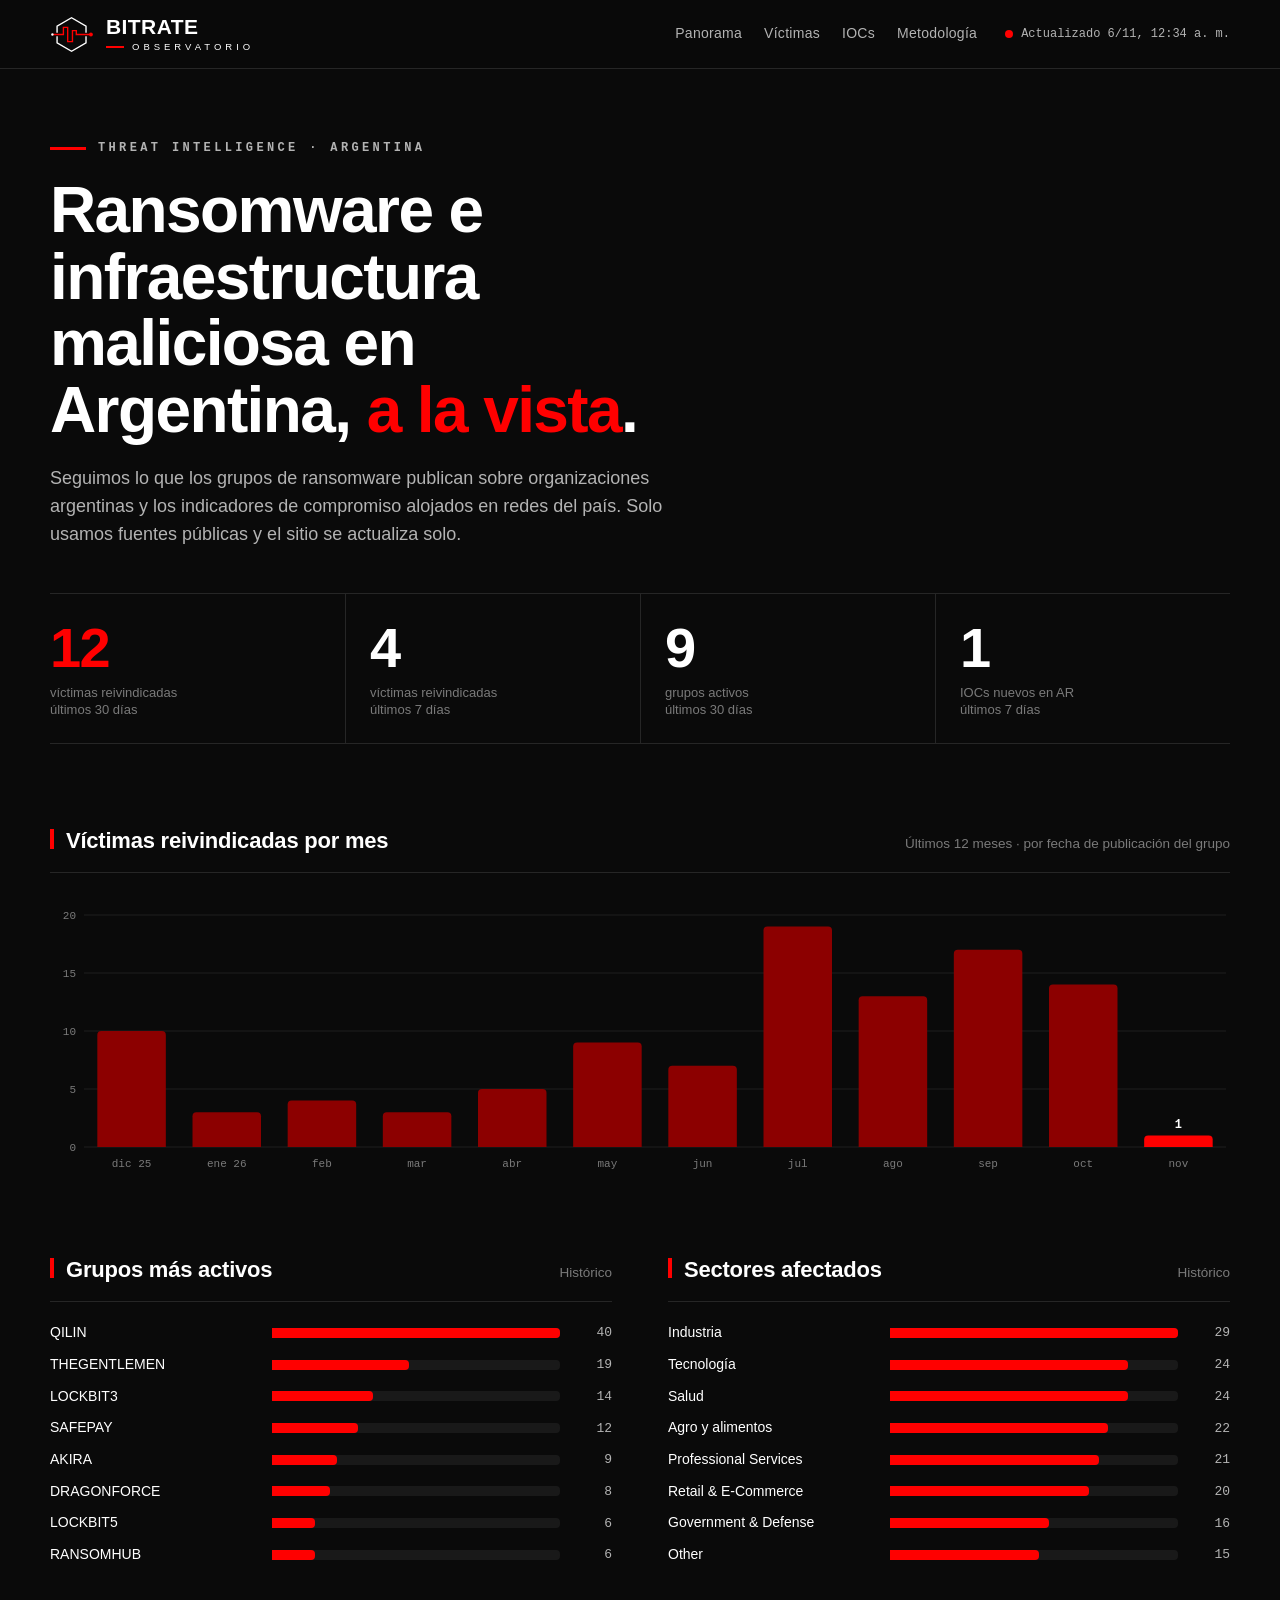
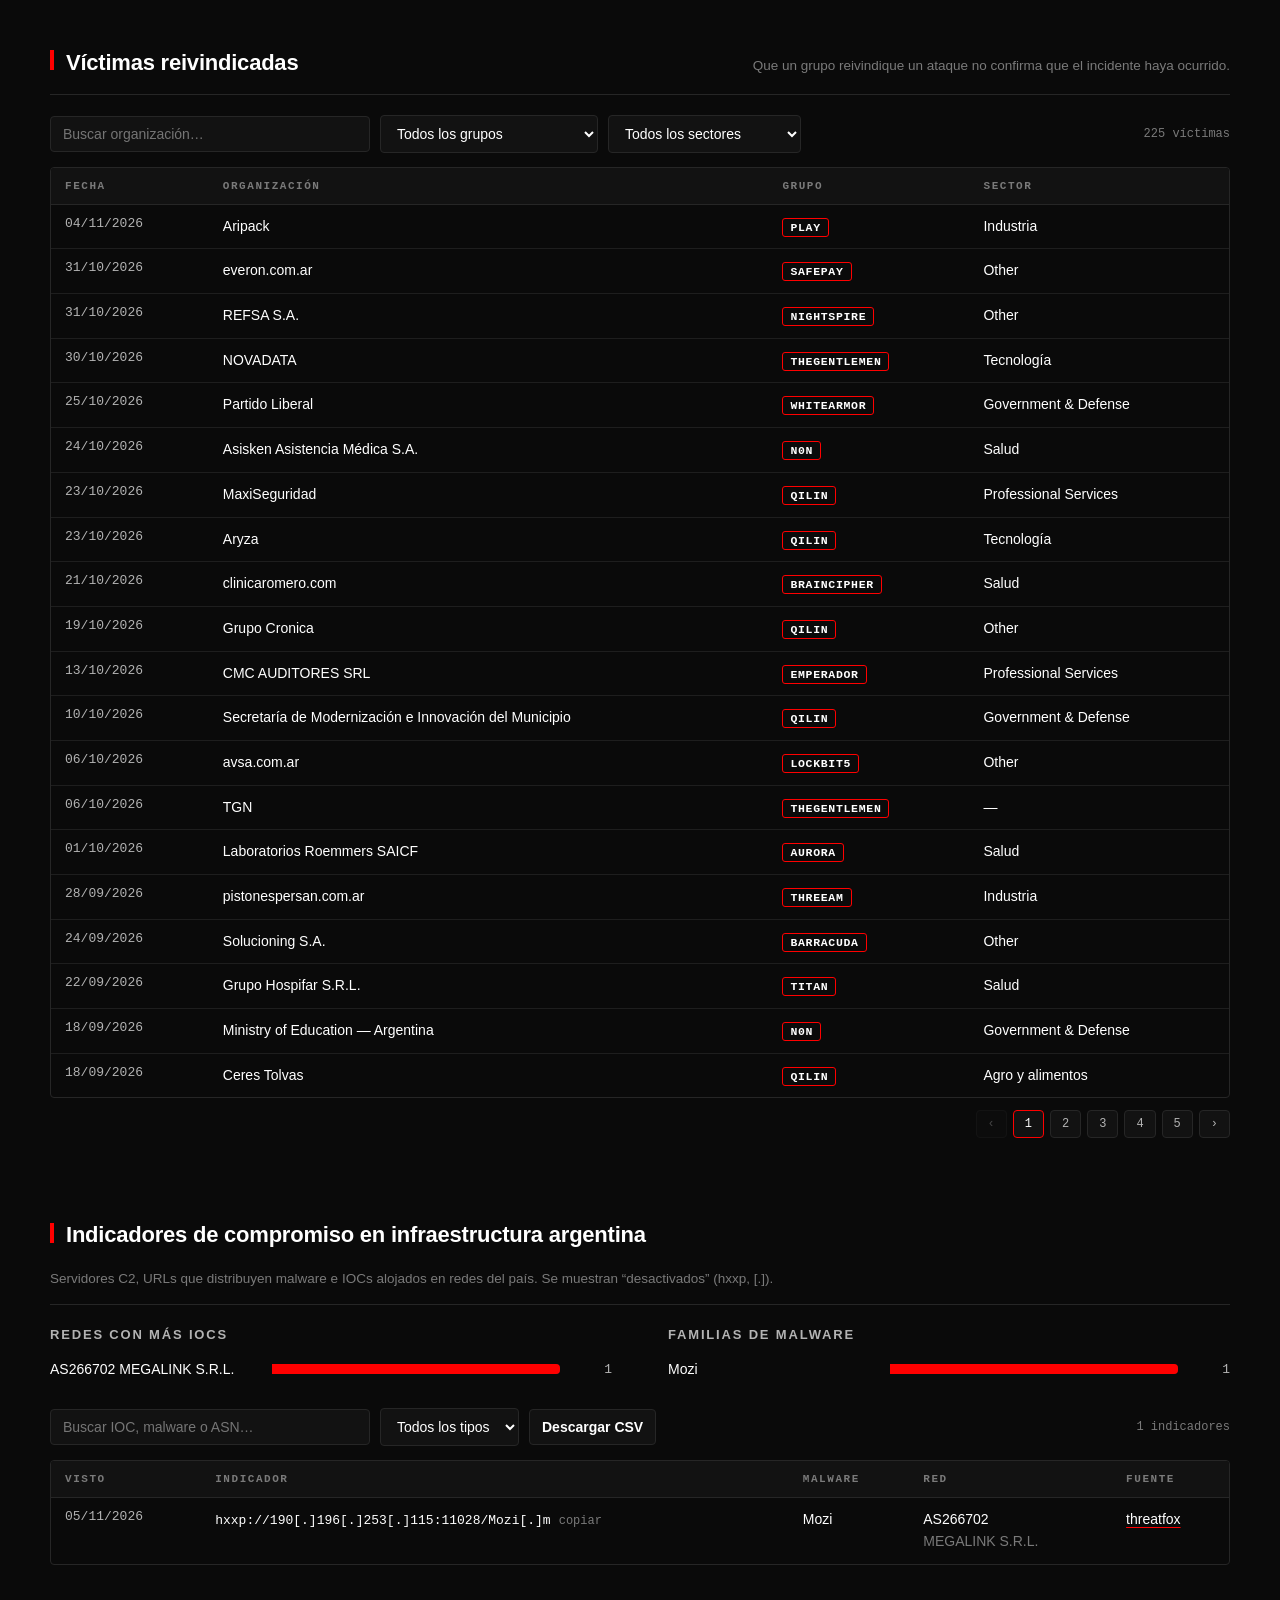
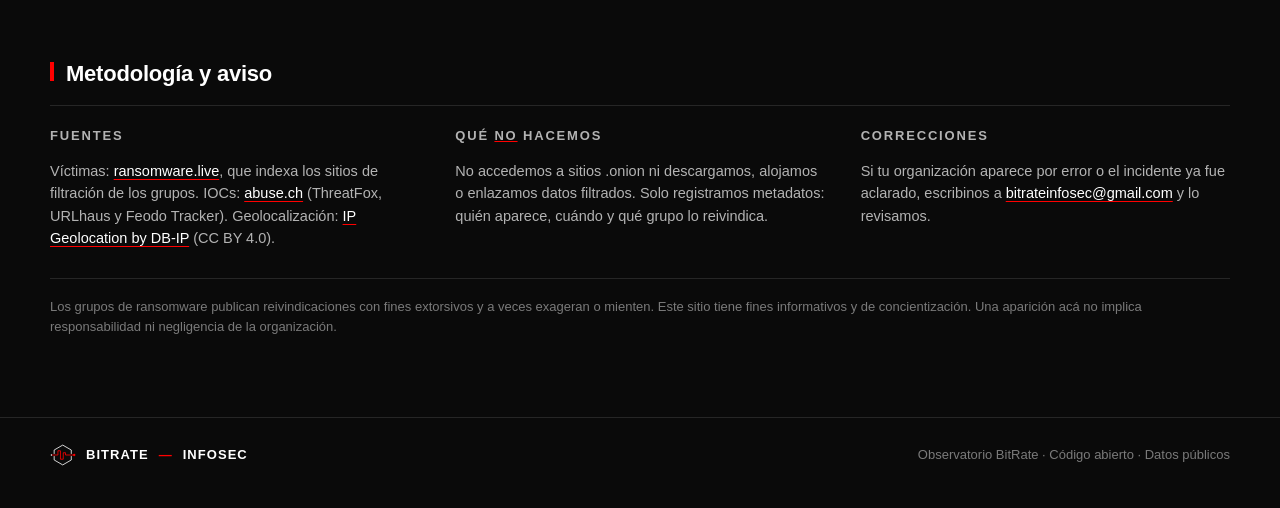
==== site/index.html @ 14042b2d "Observatorio BitRate v1" ====
<!doctype html>
<html lang="es-AR">
<head>
<meta charset="utf-8">
<meta name="viewport" content="width=device-width, initial-scale=1">
<title>Observatorio BitRate · Ransomware y amenazas en Argentina</title>
<meta name="description" content="Observatorio público de ransomware e infraestructura maliciosa en Argentina. Un proyecto de Bitrate Infosec.">
<meta property="og:title" content="Observatorio BitRate">
<meta property="og:description" content="Ransomware e infraestructura maliciosa en Argentina, con datos públicos y actualización automática.">
<meta name="theme-color" content="#0A0A0A">
<link rel="icon" href="favicon.svg" type="image/svg+xml">
<link rel="stylesheet" href="style.css">
</head>
<body>
<a class="skip" href="#panorama">Saltar al contenido</a>

<header class="top">
  <div class="wrap top-in">
    <a class="brand" href="#" aria-label="Observatorio BitRate, inicio">
      <img src="assets/logo-mark.svg" alt="" width="44" height="37">
      <span class="brand-txt">
        <span class="brand-name">BITRATE</span>
        <span class="brand-sub"><i></i>OBSERVATORIO</span>
      </span>
    </a>
    <nav class="nav" aria-label="Secciones">
      <a href="#panorama">Panorama</a>
      <a href="#victimas">Víctimas</a>
      <a href="#iocs">IOCs</a>
      <a href="#metodologia">Metodología</a>
    </nav>
    <div class="live" id="live" title="Última actualización"><span class="dot"></span><span id="updated">Cargando…</span></div>
  </div>
</header>

<div class="demo-banner" id="demoBanner" hidden>
  MODO DEMOSTRACIÓN · Los datos que ves son <b>ficticios</b>, generados para probar el sitio.
</div>

<main>
  <section class="hero wrap" id="panorama">
    <p class="kicker"><span class="bar"></span>Threat intelligence · Argentina</p>
    <h1>Ransomware e infraestructura maliciosa en Argentina, <em>a la vista</em>.</h1>
    <p class="lede">Seguimos lo que los grupos de ransomware publican sobre organizaciones argentinas y los indicadores de compromiso alojados en redes del país. Solo usamos fuentes públicas y el sitio se actualiza solo.</p>

    <div class="kpis" id="kpis" aria-live="polite">
      <div class="kpi"><span class="kpi-n" data-k="victims_30d">—</span><span class="kpi-l">víctimas reivindicadas<br>últimos 30 días</span></div>
      <div class="kpi"><span class="kpi-n" data-k="victims_7d">—</span><span class="kpi-l">víctimas reivindicadas<br>últimos 7 días</span></div>
      <div class="kpi"><span class="kpi-n" data-k="groups_30d">—</span><span class="kpi-l">grupos activos<br>últimos 30 días</span></div>
      <div class="kpi"><span class="kpi-n" data-k="iocs_7d">—</span><span class="kpi-l">IOCs nuevos en AR<br>últimos 7 días</span></div>
    </div>
  </section>

  <section class="wrap block">
    <div class="block-head">
      <h2>Víctimas reivindicadas por mes</h2>
      <p class="muted">Últimos 12 meses · por fecha de publicación del grupo</p>
    </div>
    <div class="chart" id="timeline" role="img" aria-label="Víctimas por mes"></div>
  </section>

  <section class="wrap grid2">
    <div class="block">
      <div class="block-head"><h2>Grupos más activos</h2><p class="muted">Histórico</p></div>
      <div class="hbars" id="groups"></div>
    </div>
    <div class="block">
      <div class="block-head"><h2>Sectores afectados</h2><p class="muted">Histórico</p></div>
      <div class="hbars" id="sectors"></div>
    </div>
  </section>

  <section class="wrap block" id="victimas">
    <div class="block-head">
      <h2>Víctimas reivindicadas</h2>
      <p class="muted">Que un grupo reivindique un ataque no confirma que el incidente haya ocurrido.</p>
    </div>
    <div class="filters">
      <input type="search" id="vSearch" placeholder="Buscar organización…" aria-label="Buscar organización">
      <select id="vGroup" aria-label="Filtrar por grupo"><option value="">Todos los grupos</option></select>
      <select id="vSector" aria-label="Filtrar por sector"><option value="">Todos los sectores</option></select>
      <span class="count" id="vCount"></span>
    </div>
    <div class="table-wrap">
      <table class="tbl">
        <thead><tr><th>Fecha</th><th>Organización</th><th>Grupo</th><th>Sector</th></tr></thead>
        <tbody id="vBody"></tbody>
      </table>
    </div>
    <div class="pager" id="vPager"></div>
  </section>

  <section class="wrap block" id="iocs">
    <div class="block-head">
      <h2>Indicadores de compromiso en infraestructura argentina</h2>
      <p class="muted">Servidores C2, URLs que distribuyen malware e IOCs alojados en redes del país. Se muestran “desactivados” (hxxp, [.]).</p>
    </div>
    <div class="grid2 tight">
      <div><h3>Redes con más IOCs</h3><div class="hbars" id="asns"></div></div>
      <div><h3>Familias de malware</h3><div class="hbars" id="malware"></div></div>
    </div>
    <div class="filters">
      <input type="search" id="iSearch" placeholder="Buscar IOC, malware o ASN…" aria-label="Buscar IOC">
      <select id="iType" aria-label="Filtrar por tipo">
        <option value="">Todos los tipos</option><option value="ip:port">IP:puerto</option><option value="url">URL</option><option value="domain">Dominio</option>
      </select>
      <button class="btn" id="iCsv" type="button">Descargar CSV</button>
      <span class="count" id="iCount"></span>
    </div>
    <div class="table-wrap">
      <table class="tbl mono-col">
        <thead><tr><th>Visto</th><th>Indicador</th><th>Malware</th><th>Red</th><th>Fuente</th></tr></thead>
        <tbody id="iBody"></tbody>
      </table>
    </div>
    <div class="pager" id="iPager"></div>
  </section>

  <section class="wrap block method" id="metodologia">
    <div class="block-head"><h2>Metodología y aviso</h2></div>
    <div class="cols3">
      <div>
        <h3>Fuentes</h3>
        <p>Víctimas: <a href="https://www.ransomware.live" rel="noopener">ransomware.live</a>, que indexa los sitios de filtración de los grupos. IOCs: <a href="https://abuse.ch" rel="noopener">abuse.ch</a> (ThreatFox, URLhaus y Feodo Tracker). Geolocalización: <a href="https://db-ip.com" rel="noopener">IP Geolocation by DB-IP</a> (CC BY 4.0).</p>
      </div>
      <div>
        <h3>Qué <u>no</u> hacemos</h3>
        <p>No accedemos a sitios .onion ni descargamos, alojamos o enlazamos datos filtrados. Solo registramos metadatos: quién aparece, cuándo y qué grupo lo reivindica.</p>
      </div>
      <div>
        <h3>Correcciones</h3>
        <p>Si tu organización aparece por error o el incidente ya fue aclarado, escribinos a <a href="mailto:bitrateinfosec@gmail.com" id="contact">bitrateinfosec@gmail.com</a> y lo revisamos.</p>
      </div>
    </div>
    <p class="fine">Los grupos de ransomware publican reivindicaciones con fines extorsivos y a veces exageran o mienten. Este sitio tiene fines informativos y de concientización. Una aparición acá no implica responsabilidad ni negligencia de la organización.</p>
  </section>
</main>

<footer class="foot">
  <div class="wrap foot-in">
    <span class="brand-mini"><img src="assets/logo-mark.svg" alt="" width="26" height="22"> BITRATE <span class="red">—</span> INFOSEC</span>
    <span class="muted">Observatorio BitRate · Código abierto · Datos públicos</span>
  </div>
</footer>

<div class="tip" id="tip" role="tooltip" hidden></div>
<script src="app.js"></script>
</body>
</html>
---- site/style.css ----
:root {
  --bg: #0A0A0A;
  --surface: #121212;
  --surface-2: #191919;
  --line: #262626;
  --grid: #1E1E1E;
  --ink: #FFFFFF;
  --ink-2: #B3B3B3;
  --ink-3: #7A7A7A;
  --red: #FF0000;
  --red-dim: #8C0000;
  --sans: "Inter", "Helvetica Neue", Arial, system-ui, sans-serif;
  --mono: ui-monospace, "JetBrains Mono", "SF Mono", Menlo, Consolas, monospace;
  --r: 4px;
}
* { box-sizing: border-box; }
html { scroll-behavior: smooth; scroll-padding-top: 80px; }
body { margin: 0; background: var(--bg); color: var(--ink); font: 16px/1.55 var(--sans); -webkit-font-smoothing: antialiased; }
a { color: var(--ink); text-decoration-color: var(--red); text-underline-offset: 3px; }
a:hover { color: var(--red); }
.wrap { width: min(1180px, 100% - 40px); margin-inline: auto; }
.muted { color: var(--ink-3); }
.red { color: var(--red); }
.skip { position: absolute; left: -999px; }
.skip:focus { left: 12px; top: 12px; z-index: 99; background: var(--red); padding: 8px 12px; }
:focus-visible { outline: 2px solid var(--red); outline-offset: 2px; }

/* ---------- Header ---------- */
.top { position: sticky; top: 0; z-index: 20; background: rgba(10,10,10,.88); backdrop-filter: blur(10px); border-bottom: 1px solid var(--line); }
.top-in { display: flex; align-items: center; gap: 28px; height: 68px; }
.brand { display: flex; align-items: center; gap: 12px; text-decoration: none; }
.brand-txt { display: flex; flex-direction: column; line-height: 1; }
.brand-name { font-weight: 900; font-size: 21px; letter-spacing: .02em; }
.brand-sub { display: flex; align-items: center; gap: 8px; font-size: 9.5px; letter-spacing: .42em; margin-top: 5px; color: var(--ink); }
.brand-sub i { display: inline-block; width: 18px; height: 2px; background: var(--red); }
.nav { display: flex; gap: 22px; margin-left: auto; }
.nav a { text-decoration: none; font-size: 14px; color: var(--ink-2); letter-spacing: .02em; }
.nav a:hover { color: var(--ink); }
.live { display: flex; align-items: center; gap: 8px; font: 12px var(--mono); color: var(--ink-2); white-space: nowrap; }
.dot { width: 8px; height: 8px; border-radius: 50%; background: var(--red); box-shadow: 0 0 0 0 rgba(255,0,0,.6); animation: pulse 2s infinite; }
@keyframes pulse { 70% { box-shadow: 0 0 0 8px rgba(255,0,0,0); } 100% { box-shadow: 0 0 0 0 rgba(255,0,0,0); } }
@media (prefers-reduced-motion: reduce) { .dot { animation: none; } html { scroll-behavior: auto; } }

.demo-banner { background: var(--red); color: #fff; text-align: center; font: 600 12px/1 var(--mono); letter-spacing: .08em; padding: 9px 12px; }

/* ---------- Hero ---------- */
.hero { padding: 72px 0 40px; }
.kicker { display: flex; align-items: center; gap: 12px; font: 600 12px var(--mono); letter-spacing: .28em; text-transform: uppercase; color: var(--ink-2); margin: 0 0 22px; }
.kicker .bar { width: 36px; height: 3px; background: var(--red); }
h1 { font-size: clamp(34px, 5.4vw, 64px); line-height: 1.04; letter-spacing: -.025em; font-weight: 900; margin: 0; max-width: 17ch; }
h1 em { font-style: normal; color: var(--red); }
.lede { color: var(--ink-2); font-size: 18px; max-width: 62ch; margin: 22px 0 44px; }
.kpis { display: grid; grid-template-columns: repeat(4, 1fr); border-top: 1px solid var(--line); border-bottom: 1px solid var(--line); }
.kpi { padding: 26px 24px 24px 0; display: flex; flex-direction: column; gap: 8px; }
.kpi + .kpi { padding-left: 24px; border-left: 1px solid var(--line); }
.kpi-n { font: 800 clamp(38px, 4.6vw, 56px)/1 var(--sans); letter-spacing: -.03em; font-variant-numeric: tabular-nums; }
.kpi:first-child .kpi-n { color: var(--red); }
.kpi-l { font-size: 13px; color: var(--ink-3); line-height: 1.35; }

/* ---------- Blocks ---------- */
.block { padding: 40px 0; }
.block-head { display: flex; align-items: baseline; justify-content: space-between; gap: 16px; flex-wrap: wrap; margin-bottom: 20px; border-bottom: 1px solid var(--line); padding-bottom: 14px; }
h2 { font-size: 22px; letter-spacing: -.01em; margin: 0; font-weight: 800; position: relative; padding-left: 16px; }
h2::before { content: ""; position: absolute; left: 0; top: .22em; width: 4px; height: .9em; background: var(--red); }
h3 { font-size: 13px; letter-spacing: .14em; text-transform: uppercase; color: var(--ink-2); margin: 0 0 14px; font-weight: 700; }
.block-head p { margin: 0; font-size: 13.5px; }
.grid2 { display: grid; grid-template-columns: 1fr 1fr; gap: 0 56px; }
.grid2.tight { margin-bottom: 28px; }

/* ---------- Charts ---------- */
.chart { height: 280px; position: relative; }
.chart svg { width: 100%; height: 100%; display: block; overflow: visible; }
.chart .gridline { stroke: var(--grid); stroke-width: 1; }
.chart .axis { fill: var(--ink-3); font: 11px var(--mono); }
.chart .bar { fill: var(--red); transition: opacity .15s; }
.chart .bar.past { fill: var(--red-dim); }
.chart .hit { fill: transparent; cursor: default; }
.chart .val { fill: var(--ink); font: 600 12px var(--mono); }
.chart:hover .bar:not(.on) { opacity: .45; }

.hbars { display: flex; flex-direction: column; gap: 10px; }
.hbar { display: grid; grid-template-columns: minmax(120px, 210px) 1fr 40px; align-items: center; gap: 12px; font-size: 14px; }
.hbar-l { white-space: nowrap; overflow: hidden; text-overflow: ellipsis; color: var(--ink); }
.hbar-t { display: block; height: 10px; background: var(--surface-2); border-radius: 0 var(--r) var(--r) 0; }
.hbar-f { display: block; height: 100%; background: var(--red); border-radius: 0 var(--r) var(--r) 0; min-width: 2px; }
.hbar-v { font: 13px var(--mono); color: var(--ink-2); text-align: right; font-variant-numeric: tabular-nums; }
.empty { color: var(--ink-3); font-size: 14px; padding: 18px 0; }

/* ---------- Tables & filters ---------- */
.filters { display: flex; gap: 10px; flex-wrap: wrap; align-items: center; margin-bottom: 14px; }
input, select, .btn { background: var(--surface); color: var(--ink); border: 1px solid var(--line); border-radius: var(--r); padding: 9px 12px; font: 14px var(--sans); }
input[type=search] { min-width: 260px; flex: 0 1 320px; }
input:focus, select:focus { border-color: var(--red); outline: none; }
.btn { cursor: pointer; font-weight: 600; }
.btn:hover { border-color: var(--red); color: var(--red); }
.count { margin-left: auto; font: 12px var(--mono); color: var(--ink-3); }
.table-wrap { overflow-x: auto; border: 1px solid var(--line); border-radius: var(--r); }
.tbl { width: 100%; border-collapse: collapse; font-size: 14px; }
.tbl th { text-align: left; font: 600 11px var(--mono); letter-spacing: .14em; text-transform: uppercase; color: var(--ink-3); padding: 12px 14px; background: var(--surface); border-bottom: 1px solid var(--line); position: sticky; top: 0; }
.tbl td { padding: 11px 14px; border-bottom: 1px solid var(--grid); vertical-align: top; }
.tbl tr:last-child td { border-bottom: 0; }
.tbl tbody tr:hover { background: var(--surface); }
.tbl td:first-child { font: 13px var(--mono); color: var(--ink-2); white-space: nowrap; }
.tag { display: inline-block; font: 600 11.5px var(--mono); letter-spacing: .06em; text-transform: uppercase; border: 1px solid var(--red); color: var(--ink); padding: 2px 7px; border-radius: 3px; }
.ioc { font: 13px var(--mono); word-break: break-all; }
.copy { background: none; border: 0; color: var(--ink-3); cursor: pointer; font: 12px var(--mono); padding: 0 0 0 8px; }
.copy:hover { color: var(--red); }
.new { color: var(--red); font: 700 10px var(--mono); letter-spacing: .1em; margin-left: 8px; }
.pager { display: flex; gap: 6px; justify-content: flex-end; margin-top: 12px; }
.pager button { background: var(--surface); border: 1px solid var(--line); color: var(--ink-2); border-radius: var(--r); padding: 6px 11px; font: 12px var(--mono); cursor: pointer; }
.pager button[aria-current="true"] { border-color: var(--red); color: var(--ink); }
.pager button:disabled { opacity: .35; cursor: default; }

/* ---------- Method / footer ---------- */
.cols3 { display: grid; grid-template-columns: repeat(3, 1fr); gap: 36px; }
.method p { color: var(--ink-2); font-size: 14.5px; margin: 0; }
.method u { text-decoration-color: var(--red); }
.fine { margin-top: 28px !important; padding-top: 18px; border-top: 1px solid var(--line); font-size: 13px !important; color: var(--ink-3) !important; }
.foot { border-top: 1px solid var(--line); margin-top: 40px; }
.foot-in { display: flex; justify-content: space-between; align-items: center; padding: 26px 0 40px; font-size: 13px; gap: 16px; flex-wrap: wrap; }
.brand-mini { display: flex; align-items: center; gap: 10px; font-weight: 800; letter-spacing: .08em; }

.tip { position: fixed; z-index: 50; pointer-events: none; background: #fff; color: #0A0A0A; font: 12.5px/1.4 var(--sans); padding: 8px 10px; border-radius: var(--r); box-shadow: 0 6px 24px rgba(0,0,0,.5); }
.tip b { font-family: var(--mono); }

@media (max-width: 860px) {
  .nav { display: none; }
  .kpis { grid-template-columns: 1fr 1fr; }
  .kpi:nth-child(3) { padding-left: 0; border-left: 0; }
  .kpi:nth-child(n+3) { border-top: 1px solid var(--line); }
  .grid2, .cols3 { grid-template-columns: 1fr; gap: 28px; }
  .hbar { grid-template-columns: 110px 1fr 36px; }
  input[type=search] { min-width: 0; flex: 1 1 100%; }
  .live #updated { display: none; }
}
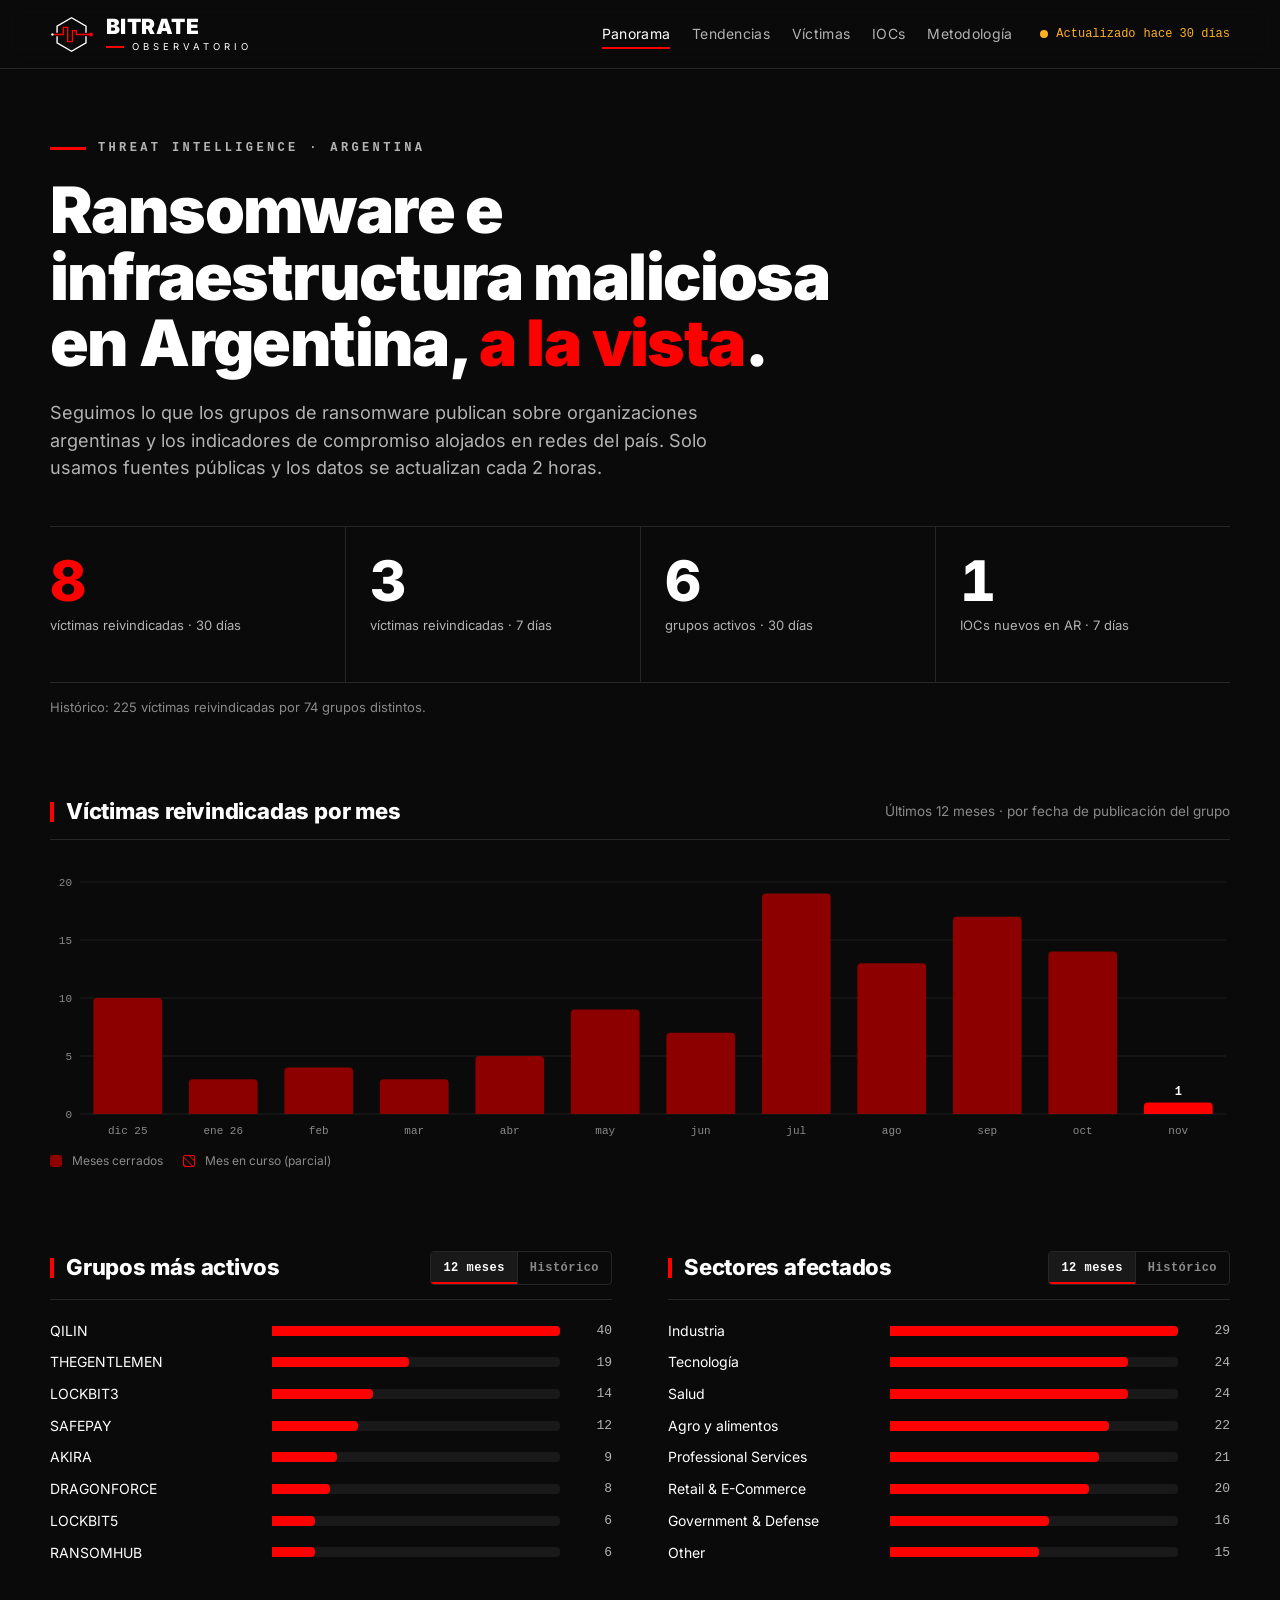
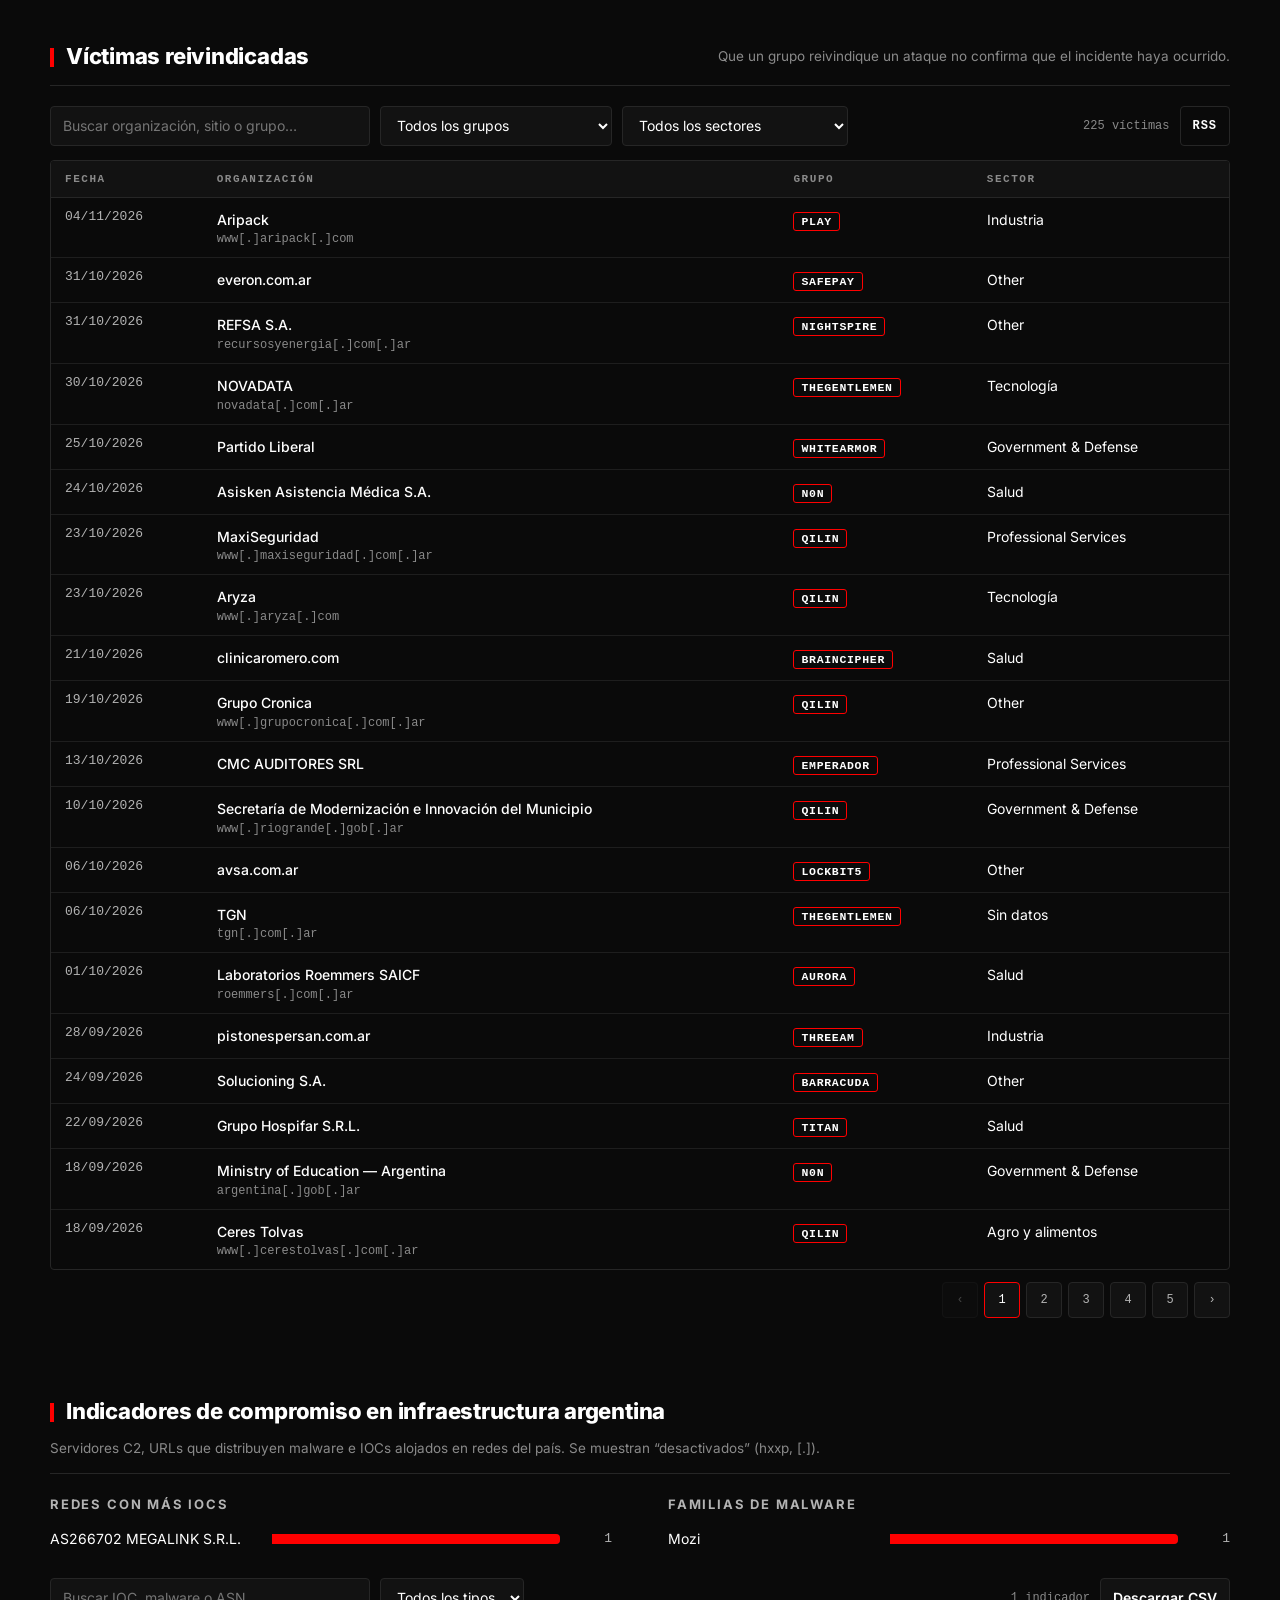
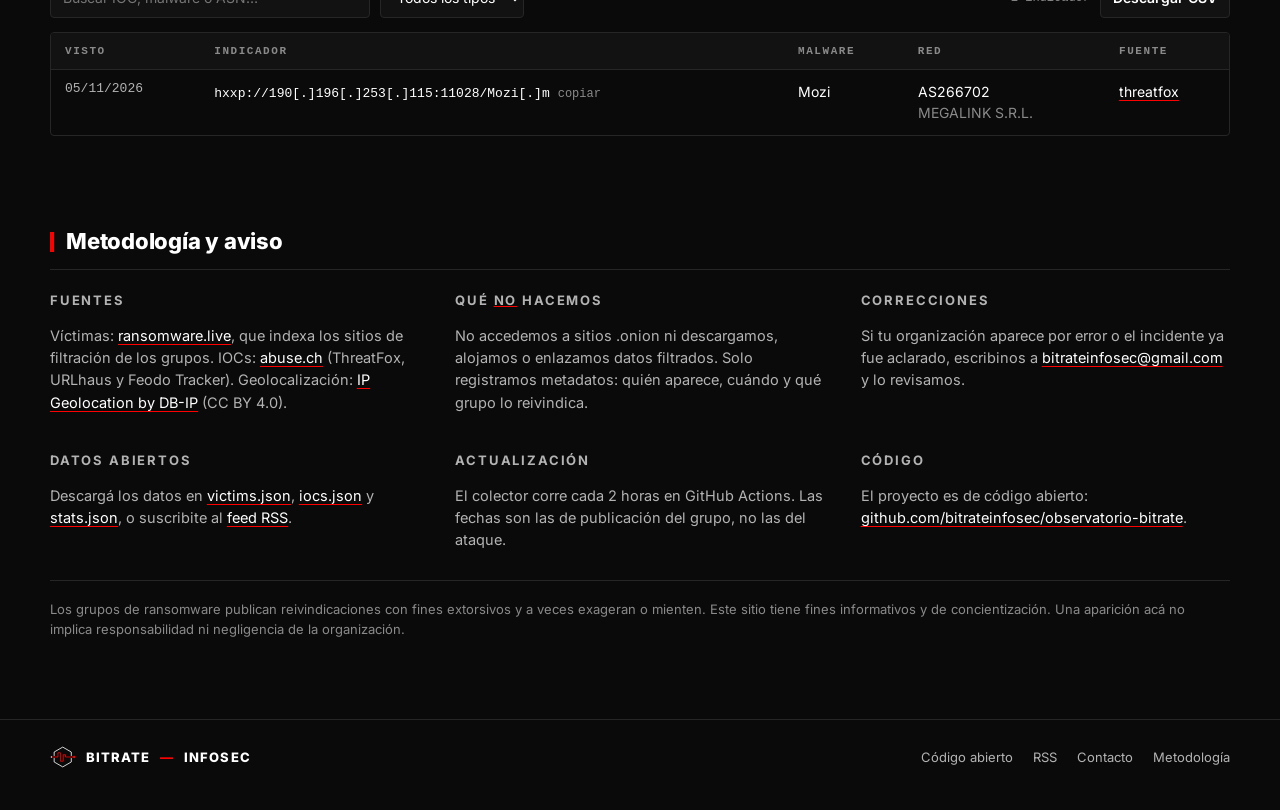
==== commit e6c80198: "Add files via upload" ====
--- a/site/index.html
+++ b/site/index.html
@@ -2,70 +2,130 @@
 <html lang="es-AR">
 <head>
 <meta charset="utf-8">
-<meta name="viewport" content="width=device-width, initial-scale=1">
+<meta name="viewport" content="width=device-width, initial-scale=1, viewport-fit=cover">
+<meta http-equiv="Content-Security-Policy" content="default-src 'self'; script-src 'self'; style-src 'self'; img-src 'self' data:; font-src 'self'; connect-src 'self'; object-src 'none'; base-uri 'self'; form-action 'none'; upgrade-insecure-requests">
+<meta name="referrer" content="strict-origin-when-cross-origin">
 <title>Observatorio BitRate · Ransomware y amenazas en Argentina</title>
-<meta name="description" content="Observatorio público de ransomware e infraestructura maliciosa en Argentina. Un proyecto de Bitrate Infosec.">
-<meta property="og:title" content="Observatorio BitRate">
-<meta property="og:description" content="Ransomware e infraestructura maliciosa en Argentina, con datos públicos y actualización automática.">
+<meta name="description" content="Observatorio público y gratuito de ransomware en Argentina: víctimas reivindicadas, grupos activos, sectores afectados e IOCs en redes del país. Datos abiertos, actualizados cada 2 horas.">
+<link rel="canonical" href="https://bitrateinfosec.github.io/observatorio-bitrate/">
 <meta name="theme-color" content="#0A0A0A">
+<meta name="color-scheme" content="dark">
+
+<meta property="og:type" content="website">
+<meta property="og:locale" content="es_AR">
+<meta property="og:site_name" content="Bitrate Infosec">
+<meta property="og:title" content="Observatorio BitRate · Ransomware en Argentina">
+<meta property="og:description" content="Víctimas de ransomware reivindicadas, grupos activos e IOCs en redes argentinas. Datos públicos, actualizados cada 2 horas.">
+<meta property="og:url" content="https://bitrateinfosec.github.io/observatorio-bitrate/">
+<meta property="og:image" content="https://bitrateinfosec.github.io/observatorio-bitrate/assets/og-image.png">
+<meta property="og:image:width" content="1200">
+<meta property="og:image:height" content="630">
+<meta property="og:image:alt" content="Observatorio BitRate: ransomware e infraestructura maliciosa en Argentina">
+<meta name="twitter:card" content="summary_large_image">
+<meta name="twitter:title" content="Observatorio BitRate · Ransomware en Argentina">
+<meta name="twitter:description" content="Víctimas de ransomware, grupos activos e IOCs en redes argentinas. Datos públicos.">
+<meta name="twitter:image" content="https://bitrateinfosec.github.io/observatorio-bitrate/assets/og-image.png">
+
 <link rel="icon" href="favicon.svg" type="image/svg+xml">
+<link rel="apple-touch-icon" href="assets/apple-touch-icon.png">
+<link rel="manifest" href="site.webmanifest">
+<link rel="alternate" type="application/rss+xml" title="Observatorio BitRate · Víctimas" href="feed.xml">
+<link rel="preload" href="assets/fonts/inter-var-latin.woff2" as="font" type="font/woff2" crossorigin>
 <link rel="stylesheet" href="style.css">
+
+<script type="application/ld+json">
+{
+  "@context": "https://schema.org",
+  "@type": "Dataset",
+  "name": "Observatorio BitRate: ransomware e IOCs en Argentina",
+  "description": "Reivindicaciones de grupos de ransomware sobre organizaciones argentinas e indicadores de compromiso alojados en redes del país, a partir de fuentes públicas (ransomware.live, abuse.ch).",
+  "url": "https://bitrateinfosec.github.io/observatorio-bitrate/",
+  "inLanguage": "es-AR",
+  "spatialCoverage": { "@type": "Place", "name": "Argentina" },
+  "isAccessibleForFree": true,
+  "keywords": ["ransomware", "Argentina", "ciberseguridad", "threat intelligence", "IOC"],
+  "creator": { "@type": "Organization", "name": "Bitrate Infosec", "email": "bitrateinfosec@gmail.com" },
+  "distribution": [
+    { "@type": "DataDownload", "encodingFormat": "application/json", "contentUrl": "https://bitrateinfosec.github.io/observatorio-bitrate/data/victims.json" },
+    { "@type": "DataDownload", "encodingFormat": "application/json", "contentUrl": "https://bitrateinfosec.github.io/observatorio-bitrate/data/iocs.json" },
+    { "@type": "DataDownload", "encodingFormat": "application/rss+xml", "contentUrl": "https://bitrateinfosec.github.io/observatorio-bitrate/feed.xml" }
+  ]
+}
+</script>
 </head>
 <body>
 <a class="skip" href="#panorama">Saltar al contenido</a>
 
 <header class="top">
   <div class="wrap top-in">
-    <a class="brand" href="#" aria-label="Observatorio BitRate, inicio">
+    <a class="brand" href="./" aria-label="Observatorio BitRate, inicio">
       <img src="assets/logo-mark.svg" alt="" width="44" height="37">
       <span class="brand-txt">
         <span class="brand-name">BITRATE</span>
         <span class="brand-sub"><i></i>OBSERVATORIO</span>
       </span>
     </a>
+    <div class="live" id="live" title="Última actualización de datos"><span class="dot"></span><span class="upd-pre">Actualizado</span><span id="updated">Cargando…</span></div>
     <nav class="nav" aria-label="Secciones">
       <a href="#panorama">Panorama</a>
+      <a href="#tendencias">Tendencias</a>
       <a href="#victimas">Víctimas</a>
       <a href="#iocs">IOCs</a>
       <a href="#metodologia">Metodología</a>
     </nav>
-    <div class="live" id="live" title="Última actualización"><span class="dot"></span><span id="updated">Cargando…</span></div>
   </div>
 </header>
 
 <div class="demo-banner" id="demoBanner" hidden>
   MODO DEMOSTRACIÓN · Los datos que ves son <b>ficticios</b>, generados para probar el sitio.
 </div>
+
+<noscript>
+  <p class="wrap notice">Este sitio necesita JavaScript para mostrar los gráficos y las tablas. Los datos también están disponibles en <a href="data/victims.json">victims.json</a>, <a href="data/iocs.json">iocs.json</a> y en el <a href="feed.xml">feed RSS</a>.</p>
+</noscript>
 
 <main>
   <section class="hero wrap" id="panorama">
     <p class="kicker"><span class="bar"></span>Threat intelligence · Argentina</p>
     <h1>Ransomware e infraestructura maliciosa en Argentina, <em>a la vista</em>.</h1>
-    <p class="lede">Seguimos lo que los grupos de ransomware publican sobre organizaciones argentinas y los indicadores de compromiso alojados en redes del país. Solo usamos fuentes públicas y el sitio se actualiza solo.</p>
+    <p class="lede">Seguimos lo que los grupos de ransomware publican sobre organizaciones argentinas y los indicadores de compromiso alojados en redes del país. Solo usamos fuentes públicas y los datos se actualizan cada 2 horas.</p>
 
     <div class="kpis" id="kpis" aria-live="polite">
-      <div class="kpi"><span class="kpi-n" data-k="victims_30d">—</span><span class="kpi-l">víctimas reivindicadas<br>últimos 30 días</span></div>
-      <div class="kpi"><span class="kpi-n" data-k="victims_7d">—</span><span class="kpi-l">víctimas reivindicadas<br>últimos 7 días</span></div>
-      <div class="kpi"><span class="kpi-n" data-k="groups_30d">—</span><span class="kpi-l">grupos activos<br>últimos 30 días</span></div>
-      <div class="kpi"><span class="kpi-n" data-k="iocs_7d">—</span><span class="kpi-l">IOCs nuevos en AR<br>últimos 7 días</span></div>
-    </div>
-  </section>
-
-  <section class="wrap block">
+      <div class="kpi"><span class="kpi-n" data-k="victims_30d">—</span><span class="kpi-l">víctimas reivindicadas · 30 días</span><span class="kpi-d" data-d="victims_30d" data-prev="victims_prev_30d" data-label="vs. 30 días previos"></span></div>
+      <div class="kpi"><span class="kpi-n" data-k="victims_7d">—</span><span class="kpi-l">víctimas reivindicadas · 7 días</span><span class="kpi-d" data-d="victims_7d" data-prev="victims_prev_7d" data-label="vs. semana previa"></span></div>
+      <div class="kpi"><span class="kpi-n" data-k="groups_30d">—</span><span class="kpi-l">grupos activos · 30 días</span><span class="kpi-d" data-d="groups_30d" data-prev="groups_prev_30d" data-label="vs. 30 días previos"></span></div>
+      <div class="kpi"><span class="kpi-n" data-k="iocs_7d">—</span><span class="kpi-l">IOCs nuevos en AR · 7 días</span><span class="kpi-d" data-d="iocs_7d" data-prev="iocs_prev_7d" data-label="vs. semana previa"></span></div>
+    </div>
+    <p class="kpi-total muted" id="kpiTotal"></p>
+  </section>
+
+  <section class="wrap block" id="tendencias">
     <div class="block-head">
       <h2>Víctimas reivindicadas por mes</h2>
       <p class="muted">Últimos 12 meses · por fecha de publicación del grupo</p>
     </div>
-    <div class="chart" id="timeline" role="img" aria-label="Víctimas por mes"></div>
+    <div class="chart" id="timeline" role="img" aria-label="Gráfico de víctimas reivindicadas por mes"></div>
+    <p class="legend muted"><span class="sw sw-past"></span>Meses cerrados <span class="sw sw-partial"></span>Mes en curso (parcial)</p>
+    <table class="sr-only" id="timelineTable"><caption>Víctimas reivindicadas por mes</caption><thead><tr><th>Mes</th><th>Víctimas</th></tr></thead><tbody></tbody></table>
   </section>
 
   <section class="wrap grid2">
     <div class="block">
-      <div class="block-head"><h2>Grupos más activos</h2><p class="muted">Histórico</p></div>
+      <div class="block-head">
+        <h2>Grupos más activos</h2>
+        <div class="seg" role="group" aria-label="Período de grupos" data-target="groups">
+          <button type="button" data-range="12m" aria-pressed="true">12 meses</button><button type="button" data-range="all" aria-pressed="false">Histórico</button>
+        </div>
+      </div>
       <div class="hbars" id="groups"></div>
     </div>
     <div class="block">
-      <div class="block-head"><h2>Sectores afectados</h2><p class="muted">Histórico</p></div>
+      <div class="block-head">
+        <h2>Sectores afectados</h2>
+        <div class="seg" role="group" aria-label="Período de sectores" data-target="sectors">
+          <button type="button" data-range="12m" aria-pressed="true">12 meses</button><button type="button" data-range="all" aria-pressed="false">Histórico</button>
+        </div>
+      </div>
       <div class="hbars" id="sectors"></div>
     </div>
   </section>
@@ -76,18 +136,21 @@
       <p class="muted">Que un grupo reivindique un ataque no confirma que el incidente haya ocurrido.</p>
     </div>
     <div class="filters">
-      <input type="search" id="vSearch" placeholder="Buscar organización…" aria-label="Buscar organización">
+      <input type="search" id="vSearch" placeholder="Buscar organización, sitio o grupo…" aria-label="Buscar organización" autocomplete="off">
       <select id="vGroup" aria-label="Filtrar por grupo"><option value="">Todos los grupos</option></select>
       <select id="vSector" aria-label="Filtrar por sector"><option value="">Todos los sectores</option></select>
-      <span class="count" id="vCount"></span>
+      <div class="filters-end">
+        <span class="count" id="vCount" aria-live="polite"></span>
+        <a class="btn btn-ghost" href="feed.xml" title="Suscribite al feed RSS de víctimas">RSS</a>
+      </div>
     </div>
     <div class="table-wrap">
-      <table class="tbl">
-        <thead><tr><th>Fecha</th><th>Organización</th><th>Grupo</th><th>Sector</th></tr></thead>
-        <tbody id="vBody"></tbody>
+      <table class="tbl tbl-cards">
+        <thead><tr><th scope="col">Fecha</th><th scope="col">Organización</th><th scope="col">Grupo</th><th scope="col">Sector</th></tr></thead>
+        <tbody id="vBody"><tr><td colspan="4" class="empty">Cargando…</td></tr></tbody>
       </table>
     </div>
-    <div class="pager" id="vPager"></div>
+    <nav class="pager" id="vPager" aria-label="Páginas de víctimas"></nav>
   </section>
 
   <section class="wrap block" id="iocs">
@@ -100,20 +163,22 @@
       <div><h3>Familias de malware</h3><div class="hbars" id="malware"></div></div>
     </div>
     <div class="filters">
-      <input type="search" id="iSearch" placeholder="Buscar IOC, malware o ASN…" aria-label="Buscar IOC">
+      <input type="search" id="iSearch" placeholder="Buscar IOC, malware o ASN…" aria-label="Buscar IOC" autocomplete="off" spellcheck="false">
       <select id="iType" aria-label="Filtrar por tipo">
         <option value="">Todos los tipos</option><option value="ip:port">IP:puerto</option><option value="url">URL</option><option value="domain">Dominio</option>
       </select>
-      <button class="btn" id="iCsv" type="button">Descargar CSV</button>
-      <span class="count" id="iCount"></span>
+      <div class="filters-end">
+        <span class="count" id="iCount" aria-live="polite"></span>
+        <button class="btn" id="iCsv" type="button">Descargar CSV</button>
+      </div>
     </div>
     <div class="table-wrap">
-      <table class="tbl mono-col">
-        <thead><tr><th>Visto</th><th>Indicador</th><th>Malware</th><th>Red</th><th>Fuente</th></tr></thead>
-        <tbody id="iBody"></tbody>
+      <table class="tbl tbl-cards mono-col">
+        <thead><tr><th scope="col">Visto</th><th scope="col">Indicador</th><th scope="col">Malware</th><th scope="col">Red</th><th scope="col">Fuente</th></tr></thead>
+        <tbody id="iBody"><tr><td colspan="5" class="empty">Cargando…</td></tr></tbody>
       </table>
     </div>
-    <div class="pager" id="iPager"></div>
+    <nav class="pager" id="iPager" aria-label="Páginas de IOCs"></nav>
   </section>
 
   <section class="wrap block method" id="metodologia">
@@ -121,7 +186,7 @@
     <div class="cols3">
       <div>
         <h3>Fuentes</h3>
-        <p>Víctimas: <a href="https://www.ransomware.live" rel="noopener">ransomware.live</a>, que indexa los sitios de filtración de los grupos. IOCs: <a href="https://abuse.ch" rel="noopener">abuse.ch</a> (ThreatFox, URLhaus y Feodo Tracker). Geolocalización: <a href="https://db-ip.com" rel="noopener">IP Geolocation by DB-IP</a> (CC BY 4.0).</p>
+        <p>Víctimas: <a href="https://www.ransomware.live" rel="noopener" target="_blank">ransomware.live</a>, que indexa los sitios de filtración de los grupos. IOCs: <a href="https://abuse.ch" rel="noopener" target="_blank">abuse.ch</a> (ThreatFox, URLhaus y Feodo Tracker). Geolocalización: <a href="https://db-ip.com" rel="noopener" target="_blank">IP Geolocation by DB-IP</a> (CC BY 4.0).</p>
       </div>
       <div>
         <h3>Qué <u>no</u> hacemos</h3>
@@ -129,7 +194,21 @@
       </div>
       <div>
         <h3>Correcciones</h3>
-        <p>Si tu organización aparece por error o el incidente ya fue aclarado, escribinos a <a href="mailto:bitrateinfosec@gmail.com" id="contact">bitrateinfosec@gmail.com</a> y lo revisamos.</p>
+        <p>Si tu organización aparece por error o el incidente ya fue aclarado, escribinos a <a href="mailto:bitrateinfosec@gmail.com?subject=Correcci%C3%B3n%20Observatorio%20BitRate" id="contact">bitrateinfosec@gmail.com</a> y lo revisamos.</p>
+      </div>
+    </div>
+    <div class="cols3 data-links">
+      <div>
+        <h3>Datos abiertos</h3>
+        <p>Descargá los datos en <a href="data/victims.json">victims.json</a>, <a href="data/iocs.json">iocs.json</a> y <a href="data/stats.json">stats.json</a>, o suscribite al <a href="feed.xml">feed RSS</a>.</p>
+      </div>
+      <div>
+        <h3>Actualización</h3>
+        <p>El colector corre cada 2 horas en GitHub Actions. Las fechas son las de publicación del grupo, no las del ataque.</p>
+      </div>
+      <div>
+        <h3>Código</h3>
+        <p>El proyecto es de código abierto: <a href="https://github.com/bitrateinfosec/observatorio-bitrate" rel="noopener" target="_blank">github.com/bitrateinfosec/observatorio-bitrate</a>.</p>
       </div>
     </div>
     <p class="fine">Los grupos de ransomware publican reivindicaciones con fines extorsivos y a veces exageran o mienten. Este sitio tiene fines informativos y de concientización. Una aparición acá no implica responsabilidad ni negligencia de la organización.</p>
@@ -139,11 +218,16 @@
 <footer class="foot">
   <div class="wrap foot-in">
     <span class="brand-mini"><img src="assets/logo-mark.svg" alt="" width="26" height="22"> BITRATE <span class="red">—</span> INFOSEC</span>
-    <span class="muted">Observatorio BitRate · Código abierto · Datos públicos</span>
+    <nav class="foot-links" aria-label="Enlaces">
+      <a href="https://github.com/bitrateinfosec/observatorio-bitrate" rel="noopener" target="_blank">Código abierto</a>
+      <a href="feed.xml">RSS</a>
+      <a href="mailto:bitrateinfosec@gmail.com">Contacto</a>
+      <a href="#metodologia">Metodología</a>
+    </nav>
   </div>
 </footer>
 
 <div class="tip" id="tip" role="tooltip" hidden></div>
-<script src="app.js"></script>
+<script src="app.js" defer></script>
 </body>
 </html>
--- a/site/style.css
+++ b/site/style.css
@@ -1,3 +1,11 @@
+@font-face {
+  font-family: "Inter";
+  src: url("assets/fonts/inter-var-latin.woff2") format("woff2");
+  font-weight: 100 900;
+  font-style: normal;
+  font-display: swap;
+}
+
 :root {
   --bg: #0A0A0A;
   --surface: #121212;
@@ -6,130 +14,237 @@
   --grid: #1E1E1E;
   --ink: #FFFFFF;
   --ink-2: #B3B3B3;
-  --ink-3: #7A7A7A;
+  --ink-3: #8A8A8A;
   --red: #FF0000;
   --red-dim: #8C0000;
   --sans: "Inter", "Helvetica Neue", Arial, system-ui, sans-serif;
   --mono: ui-monospace, "JetBrains Mono", "SF Mono", Menlo, Consolas, monospace;
   --r: 4px;
+  --header-h: 68px;
 }
 * { box-sizing: border-box; }
-html { scroll-behavior: smooth; scroll-padding-top: 80px; }
-body { margin: 0; background: var(--bg); color: var(--ink); font: 16px/1.55 var(--sans); -webkit-font-smoothing: antialiased; }
+html { scroll-behavior: smooth; scroll-padding-top: calc(var(--header-h) + 16px); -webkit-text-size-adjust: 100%; }
+body { margin: 0; background: var(--bg); color: var(--ink); font: 16px/1.55 var(--sans); -webkit-font-smoothing: antialiased; overflow-x: hidden; }
 a { color: var(--ink); text-decoration-color: var(--red); text-underline-offset: 3px; }
 a:hover { color: var(--red); }
+img { max-width: 100%; }
 .wrap { width: min(1180px, 100% - 40px); margin-inline: auto; }
 .muted { color: var(--ink-3); }
 .red { color: var(--red); }
 .skip { position: absolute; left: -999px; }
-.skip:focus { left: 12px; top: 12px; z-index: 99; background: var(--red); padding: 8px 12px; }
+.skip:focus { left: 12px; top: 12px; z-index: 99; background: var(--red); color: #fff; padding: 8px 12px; }
 :focus-visible { outline: 2px solid var(--red); outline-offset: 2px; }
+.sr-only { position: absolute !important; width: 1px; height: 1px; padding: 0; margin: -1px; overflow: hidden; clip: rect(0 0 0 0); white-space: nowrap; border: 0; }
+.notice { border: 1px solid var(--red); padding: 14px 16px; margin-top: 24px; border-radius: var(--r); color: var(--ink-2); }
 
 /* ---------- Header ---------- */
-.top { position: sticky; top: 0; z-index: 20; background: rgba(10,10,10,.88); backdrop-filter: blur(10px); border-bottom: 1px solid var(--line); }
-.top-in { display: flex; align-items: center; gap: 28px; height: 68px; }
-.brand { display: flex; align-items: center; gap: 12px; text-decoration: none; }
+.top { position: sticky; top: 0; z-index: 20; background: rgba(10,10,10,.9); -webkit-backdrop-filter: blur(10px); backdrop-filter: blur(10px); border-bottom: 1px solid var(--line); }
+.top-in { display: flex; align-items: center; gap: 28px; min-height: var(--header-h); }
+.brand { display: flex; align-items: center; gap: 12px; text-decoration: none; flex-shrink: 0; }
 .brand-txt { display: flex; flex-direction: column; line-height: 1; }
 .brand-name { font-weight: 900; font-size: 21px; letter-spacing: .02em; }
 .brand-sub { display: flex; align-items: center; gap: 8px; font-size: 9.5px; letter-spacing: .42em; margin-top: 5px; color: var(--ink); }
 .brand-sub i { display: inline-block; width: 18px; height: 2px; background: var(--red); }
-.nav { display: flex; gap: 22px; margin-left: auto; }
-.nav a { text-decoration: none; font-size: 14px; color: var(--ink-2); letter-spacing: .02em; }
-.nav a:hover { color: var(--ink); }
-.live { display: flex; align-items: center; gap: 8px; font: 12px var(--mono); color: var(--ink-2); white-space: nowrap; }
-.dot { width: 8px; height: 8px; border-radius: 50%; background: var(--red); box-shadow: 0 0 0 0 rgba(255,0,0,.6); animation: pulse 2s infinite; }
+.nav { display: flex; gap: 22px; margin-left: auto; order: 2; }
+.nav a { text-decoration: none; font-size: 14px; color: var(--ink-2); letter-spacing: .02em; white-space: nowrap; }
+.nav a:hover, .nav a[aria-current="true"] { color: var(--ink); }
+.nav a[aria-current="true"] { text-decoration: underline; text-decoration-color: var(--red); text-decoration-thickness: 2px; text-underline-offset: 8px; }
+.live { display: flex; align-items: center; gap: 8px; font: 12px var(--mono); color: var(--ink-2); white-space: nowrap; order: 3; }
+.live.stale { color: #FFB020; }
+.live.stale .dot { background: #FFB020; animation: none; }
+.dot { width: 8px; height: 8px; border-radius: 50%; background: var(--red); box-shadow: 0 0 0 0 rgba(255,0,0,.6); animation: pulse 2s infinite; flex-shrink: 0; }
 @keyframes pulse { 70% { box-shadow: 0 0 0 8px rgba(255,0,0,0); } 100% { box-shadow: 0 0 0 0 rgba(255,0,0,0); } }
 @media (prefers-reduced-motion: reduce) { .dot { animation: none; } html { scroll-behavior: auto; } }
 
-.demo-banner { background: var(--red); color: #fff; text-align: center; font: 600 12px/1 var(--mono); letter-spacing: .08em; padding: 9px 12px; }
+.demo-banner { background: var(--red); color: #fff; text-align: center; font: 600 12px/1.4 var(--mono); letter-spacing: .08em; padding: 9px 12px; }
 
 /* ---------- Hero ---------- */
 .hero { padding: 72px 0 40px; }
 .kicker { display: flex; align-items: center; gap: 12px; font: 600 12px var(--mono); letter-spacing: .28em; text-transform: uppercase; color: var(--ink-2); margin: 0 0 22px; }
-.kicker .bar { width: 36px; height: 3px; background: var(--red); }
-h1 { font-size: clamp(34px, 5.4vw, 64px); line-height: 1.04; letter-spacing: -.025em; font-weight: 900; margin: 0; max-width: 17ch; }
+.kicker .bar { width: 36px; height: 3px; background: var(--red); flex-shrink: 0; }
+h1 { font-size: clamp(34px, 5.4vw, 64px); line-height: 1.04; letter-spacing: -.025em; font-weight: 900; margin: 0; max-width: 17ch; text-wrap: balance; }
 h1 em { font-style: normal; color: var(--red); }
 .lede { color: var(--ink-2); font-size: 18px; max-width: 62ch; margin: 22px 0 44px; }
 .kpis { display: grid; grid-template-columns: repeat(4, 1fr); border-top: 1px solid var(--line); border-bottom: 1px solid var(--line); }
-.kpi { padding: 26px 24px 24px 0; display: flex; flex-direction: column; gap: 8px; }
+.kpi { padding: 26px 24px 24px 0; display: flex; flex-direction: column; gap: 8px; min-width: 0; }
 .kpi + .kpi { padding-left: 24px; border-left: 1px solid var(--line); }
 .kpi-n { font: 800 clamp(38px, 4.6vw, 56px)/1 var(--sans); letter-spacing: -.03em; font-variant-numeric: tabular-nums; }
 .kpi:first-child .kpi-n { color: var(--red); }
-.kpi-l { font-size: 13px; color: var(--ink-3); line-height: 1.35; }
+.kpi-l { font-size: 13px; color: var(--ink-2); line-height: 1.35; }
+.kpi-d { font: 12px var(--mono); color: var(--ink-3); min-height: 1.3em; }
+.kpi-d b { font-weight: 700; }
+.kpi-d .up { color: var(--red); }
+.kpi-d .down { color: var(--ink); }
+.kpi-total { font-size: 13px; margin: 14px 0 0; }
 
 /* ---------- Blocks ---------- */
 .block { padding: 40px 0; }
-.block-head { display: flex; align-items: baseline; justify-content: space-between; gap: 16px; flex-wrap: wrap; margin-bottom: 20px; border-bottom: 1px solid var(--line); padding-bottom: 14px; }
-h2 { font-size: 22px; letter-spacing: -.01em; margin: 0; font-weight: 800; position: relative; padding-left: 16px; }
-h2::before { content: ""; position: absolute; left: 0; top: .22em; width: 4px; height: .9em; background: var(--red); }
+.block-head { display: flex; align-items: center; justify-content: space-between; gap: 12px 16px; flex-wrap: wrap; margin-bottom: 20px; border-bottom: 1px solid var(--line); padding-bottom: 14px; }
+h2 { font-size: 22px; letter-spacing: -.01em; margin: 0; font-weight: 800; position: relative; padding-left: 16px; line-height: 1.25; text-wrap: balance; }
+h2::before { content: ""; position: absolute; left: 0; top: .2em; width: 4px; height: .9em; background: var(--red); }
 h3 { font-size: 13px; letter-spacing: .14em; text-transform: uppercase; color: var(--ink-2); margin: 0 0 14px; font-weight: 700; }
 .block-head p { margin: 0; font-size: 13.5px; }
 .grid2 { display: grid; grid-template-columns: 1fr 1fr; gap: 0 56px; }
-.grid2.tight { margin-bottom: 28px; }
+.grid2 > * { min-width: 0; }
+.grid2.tight { margin-bottom: 28px; gap: 28px 56px; }
+
+/* Segmented control */
+.seg { display: inline-flex; border: 1px solid var(--line); border-radius: var(--r); overflow: hidden; }
+.seg button { background: transparent; color: var(--ink-3); border: 0; padding: 6px 12px; font: 600 12px var(--mono); cursor: pointer; letter-spacing: .04em; min-height: 32px; }
+.seg button + button { border-left: 1px solid var(--line); }
+.seg button[aria-pressed="true"] { background: var(--surface-2); color: var(--ink); box-shadow: inset 0 -2px 0 var(--red); }
+.seg button:hover { color: var(--ink); }
 
 /* ---------- Charts ---------- */
-.chart { height: 280px; position: relative; }
+.chart { height: 280px; position: relative; touch-action: pan-y; }
 .chart svg { width: 100%; height: 100%; display: block; overflow: visible; }
 .chart .gridline { stroke: var(--grid); stroke-width: 1; }
 .chart .axis { fill: var(--ink-3); font: 11px var(--mono); }
-.chart .bar { fill: var(--red); transition: opacity .15s; }
-.chart .bar.past { fill: var(--red-dim); }
-.chart .hit { fill: transparent; cursor: default; }
+.chart .bar { fill: var(--red-dim); transition: opacity .15s; }
+.chart .bar.last { fill: var(--red); }
+.chart .bar.partial { fill: url(#hatch); stroke: var(--red); stroke-width: 1.5; }
+.chart .hit { fill: transparent; cursor: pointer; }
 .chart .val { fill: var(--ink); font: 600 12px var(--mono); }
-.chart:hover .bar:not(.on) { opacity: .45; }
+.chart.hovering .bar:not(.on) { opacity: .45; }
+.legend { display: flex; align-items: center; gap: 8px 10px; flex-wrap: wrap; font-size: 12px; margin: 12px 0 0; }
+.sw { display: inline-block; width: 12px; height: 12px; border-radius: 2px; }
+.sw-past { background: var(--red-dim); }
+.sw-partial { border: 1.5px solid var(--red); background: repeating-linear-gradient(45deg, rgba(255,0,0,.55) 0 2px, transparent 2px 5px); margin-left: 10px; }
 
 .hbars { display: flex; flex-direction: column; gap: 10px; }
-.hbar { display: grid; grid-template-columns: minmax(120px, 210px) 1fr 40px; align-items: center; gap: 12px; font-size: 14px; }
-.hbar-l { white-space: nowrap; overflow: hidden; text-overflow: ellipsis; color: var(--ink); }
-.hbar-t { display: block; height: 10px; background: var(--surface-2); border-radius: 0 var(--r) var(--r) 0; }
-.hbar-f { display: block; height: 100%; background: var(--red); border-radius: 0 var(--r) var(--r) 0; min-width: 2px; }
-.hbar-v { font: 13px var(--mono); color: var(--ink-2); text-align: right; font-variant-numeric: tabular-nums; }
+.hbar { display: grid; grid-template-columns: minmax(120px, 210px) 1fr 40px; grid-template-areas: "l t v"; align-items: center; gap: 12px; font-size: 14px; }
+.hbar-l { grid-area: l; white-space: nowrap; overflow: hidden; text-overflow: ellipsis; color: var(--ink); }
+.hbar-t { grid-area: t; display: block; height: 10px; background: var(--surface-2); border-radius: 0 var(--r) var(--r) 0; }
+.hbar-f { display: block; height: 100%; width: 0; background: var(--red); border-radius: 0 var(--r) var(--r) 0; min-width: 2px; transition: width .5s cubic-bezier(.2,.7,.2,1); }
+.hbar-v { grid-area: v; font: 13px var(--mono); color: var(--ink-2); text-align: right; font-variant-numeric: tabular-nums; }
+@media (prefers-reduced-motion: reduce) { .hbar-f { transition: none; } }
 .empty { color: var(--ink-3); font-size: 14px; padding: 18px 0; }
+td.empty { text-align: center; padding: 28px 14px; }
 
 /* ---------- Tables & filters ---------- */
 .filters { display: flex; gap: 10px; flex-wrap: wrap; align-items: center; margin-bottom: 14px; }
-input, select, .btn { background: var(--surface); color: var(--ink); border: 1px solid var(--line); border-radius: var(--r); padding: 9px 12px; font: 14px var(--sans); }
-input[type=search] { min-width: 260px; flex: 0 1 320px; }
+.filters-end { display: flex; align-items: center; gap: 10px; margin-left: auto; }
+input, select, .btn { background: var(--surface); color: var(--ink); border: 1px solid var(--line); border-radius: var(--r); padding: 9px 12px; font: 14px var(--sans); min-height: 40px; }
+select { cursor: pointer; max-width: 100%; }
+input[type=search] { min-width: 260px; flex: 0 1 320px; -webkit-appearance: none; appearance: none; }
 input:focus, select:focus { border-color: var(--red); outline: none; }
-.btn { cursor: pointer; font-weight: 600; }
+.btn { cursor: pointer; font-weight: 600; text-decoration: none; display: inline-flex; align-items: center; justify-content: center; }
 .btn:hover { border-color: var(--red); color: var(--red); }
-.count { margin-left: auto; font: 12px var(--mono); color: var(--ink-3); }
+.btn-ghost { background: transparent; font: 600 12px var(--mono); letter-spacing: .08em; }
+.btn:disabled { opacity: .4; cursor: default; border-color: var(--line); color: var(--ink); }
+.count { font: 12px var(--mono); color: var(--ink-3); white-space: nowrap; }
 .table-wrap { overflow-x: auto; border: 1px solid var(--line); border-radius: var(--r); }
 .tbl { width: 100%; border-collapse: collapse; font-size: 14px; }
-.tbl th { text-align: left; font: 600 11px var(--mono); letter-spacing: .14em; text-transform: uppercase; color: var(--ink-3); padding: 12px 14px; background: var(--surface); border-bottom: 1px solid var(--line); position: sticky; top: 0; }
+.tbl th { text-align: left; font: 600 11px var(--mono); letter-spacing: .14em; text-transform: uppercase; color: var(--ink-3); padding: 12px 14px; background: var(--surface); border-bottom: 1px solid var(--line); }
 .tbl td { padding: 11px 14px; border-bottom: 1px solid var(--grid); vertical-align: top; }
 .tbl tr:last-child td { border-bottom: 0; }
 .tbl tbody tr:hover { background: var(--surface); }
-.tbl td:first-child { font: 13px var(--mono); color: var(--ink-2); white-space: nowrap; }
-.tag { display: inline-block; font: 600 11.5px var(--mono); letter-spacing: .06em; text-transform: uppercase; border: 1px solid var(--red); color: var(--ink); padding: 2px 7px; border-radius: 3px; }
+.tbl td.c-date { font: 13px var(--mono); color: var(--ink-2); white-space: nowrap; }
+.tbl td.c-org { font-weight: 500; }
+.site { display: block; font: 12px var(--mono); color: var(--ink-3); margin-top: 2px; word-break: break-all; }
+.tag { display: inline-block; font: 600 11.5px var(--mono); letter-spacing: .06em; text-transform: uppercase; border: 1px solid var(--red); color: var(--ink); padding: 2px 7px; border-radius: 3px; white-space: nowrap; }
 .ioc { font: 13px var(--mono); word-break: break-all; }
-.copy { background: none; border: 0; color: var(--ink-3); cursor: pointer; font: 12px var(--mono); padding: 0 0 0 8px; }
+.copy { background: none; border: 0; color: var(--ink-3); cursor: pointer; font: 12px var(--mono); padding: 4px 0 4px 8px; }
 .copy:hover { color: var(--red); }
-.new { color: var(--red); font: 700 10px var(--mono); letter-spacing: .1em; margin-left: 8px; }
-.pager { display: flex; gap: 6px; justify-content: flex-end; margin-top: 12px; }
-.pager button { background: var(--surface); border: 1px solid var(--line); color: var(--ink-2); border-radius: var(--r); padding: 6px 11px; font: 12px var(--mono); cursor: pointer; }
-.pager button[aria-current="true"] { border-color: var(--red); color: var(--ink); }
+.new { color: var(--red); font: 700 10px var(--mono); letter-spacing: .1em; margin-left: 8px; white-space: nowrap; }
+.pager { display: flex; gap: 6px; justify-content: flex-end; margin-top: 12px; flex-wrap: wrap; }
+.pager button { background: var(--surface); border: 1px solid var(--line); color: var(--ink-2); border-radius: var(--r); padding: 6px 11px; font: 12px var(--mono); cursor: pointer; min-width: 36px; min-height: 36px; }
+.pager button[aria-current="page"] { border-color: var(--red); color: var(--ink); }
 .pager button:disabled { opacity: .35; cursor: default; }
 
 /* ---------- Method / footer ---------- */
 .cols3 { display: grid; grid-template-columns: repeat(3, 1fr); gap: 36px; }
-.method p { color: var(--ink-2); font-size: 14.5px; margin: 0; }
+.data-links { margin-top: 36px; }
+.method p { color: var(--ink-2); font-size: 14.5px; margin: 0; overflow-wrap: anywhere; }
 .method u { text-decoration-color: var(--red); }
-.fine { margin-top: 28px !important; padding-top: 18px; border-top: 1px solid var(--line); font-size: 13px !important; color: var(--ink-3) !important; }
+.method p.fine { margin-top: 28px; padding-top: 18px; border-top: 1px solid var(--line); font-size: 13px; color: var(--ink-3); }
 .foot { border-top: 1px solid var(--line); margin-top: 40px; }
-.foot-in { display: flex; justify-content: space-between; align-items: center; padding: 26px 0 40px; font-size: 13px; gap: 16px; flex-wrap: wrap; }
+.foot-in { display: flex; justify-content: space-between; align-items: center; padding: 26px 0 calc(40px + env(safe-area-inset-bottom)); font-size: 13px; gap: 16px; flex-wrap: wrap; }
 .brand-mini { display: flex; align-items: center; gap: 10px; font-weight: 800; letter-spacing: .08em; }
+.foot-links { display: flex; gap: 8px 20px; flex-wrap: wrap; }
+.foot-links a { color: var(--ink-2); text-decoration: none; }
+.foot-links a:hover { color: var(--red); }
 
 .tip { position: fixed; z-index: 50; pointer-events: none; background: #fff; color: #0A0A0A; font: 12.5px/1.4 var(--sans); padding: 8px 10px; border-radius: var(--r); box-shadow: 0 6px 24px rgba(0,0,0,.5); }
 .tip b { font-family: var(--mono); }
 
-@media (max-width: 860px) {
-  .nav { display: none; }
+/* ---------- Tablet ---------- */
+@media (max-width: 960px) {
+  :root { --header-h: 104px; }
+  .top-in { flex-wrap: wrap; gap: 0 16px; min-height: 0; padding-top: 12px; }
+  .live { margin-left: auto; order: 2; }
+  .nav { order: 3; width: 100%; margin: 10px 0 0; gap: 4px; overflow-x: auto; scrollbar-width: none; -webkit-overflow-scrolling: touch;
+         padding-bottom: 2px; mask-image: linear-gradient(90deg, #000 85%, transparent); }
+  .nav::-webkit-scrollbar { display: none; }
+  .nav a { padding: 10px 12px; font-size: 14px; }
+  .nav a:first-child { padding-left: 0; }
+  .nav a[aria-current="true"] { text-underline-offset: 6px; }
   .kpis { grid-template-columns: 1fr 1fr; }
   .kpi:nth-child(3) { padding-left: 0; border-left: 0; }
   .kpi:nth-child(n+3) { border-top: 1px solid var(--line); }
   .grid2, .cols3 { grid-template-columns: 1fr; gap: 28px; }
-  .hbar { grid-template-columns: 110px 1fr 36px; }
-  input[type=search] { min-width: 0; flex: 1 1 100%; }
-  .live #updated { display: none; }
-}
+  .grid2 > .block + .block { padding-top: 0; }
+}
+
+/* ---------- Mobile ---------- */
+@media (max-width: 640px) {
+  .wrap { width: calc(100% - 32px); }
+  .hero { padding: 40px 0 28px; }
+  .kicker { font-size: 11px; letter-spacing: .2em; }
+  .lede { font-size: 16px; margin: 18px 0 30px; }
+  .kpi { padding: 20px 12px 18px 0; }
+  .kpi + .kpi { padding-left: 14px; }
+  .kpi:nth-child(3) { padding-left: 0; }
+  .kpi-l { font-size: 12.5px; }
+  .kpi-d { font-size: 11px; }
+  .block { padding: 30px 0; }
+  h2 { font-size: 19px; }
+  .chart { height: 220px; }
+
+  .hbar { grid-template-columns: 1fr auto; grid-template-areas: "l v" "t t"; gap: 4px 10px; font-size: 13.5px; }
+  .hbar-t { height: 8px; }
+
+  .filters { display: grid; grid-template-columns: 1fr 1fr; }
+  .filters input[type=search] { grid-column: 1 / -1; min-width: 0; width: 100%; }
+  .filters select { width: 100%; min-width: 0; }
+  .filters-end { grid-column: 1 / -1; margin-left: 0; justify-content: space-between; }
+  #iocs .filters select { grid-column: 1 / -1; }
+
+  /* Tablas → tarjetas */
+  .table-wrap { border: 0; overflow: visible; }
+  .tbl-cards thead { position: absolute; width: 1px; height: 1px; overflow: hidden; clip: rect(0 0 0 0); }
+  .tbl-cards, .tbl-cards tbody, .tbl-cards tr, .tbl-cards td { display: block; width: 100%; }
+  .tbl-cards tr { border: 1px solid var(--line); border-radius: var(--r); background: var(--surface); padding: 12px 14px; margin-bottom: 10px;
+                  display: grid; grid-template-columns: 1fr auto; gap: 6px 12px; }
+  .tbl-cards tbody tr:hover { background: var(--surface); }
+  .tbl-cards td { padding: 0; border: 0; min-width: 0; }
+  .tbl-cards td.empty { grid-column: 1 / -1; padding: 20px 0; }
+  .tbl-cards td[data-label]::before { content: attr(data-label); display: block; font: 600 10px var(--mono); letter-spacing: .14em; text-transform: uppercase; color: var(--ink-3); margin-bottom: 2px; }
+  /* Víctimas: organización arriba a lo ancho, debajo fecha · sector · grupo en una línea */
+  #vBody tr { grid-template-columns: auto 1fr auto; gap: 6px 8px; align-items: center; }
+  #vBody td::before { display: none !important; }
+  #vBody td.c-org { grid-column: 1 / -1; grid-row: 1; font-size: 15px; }
+  #vBody td.c-date { grid-column: 1; grid-row: 2; font-size: 12px; }
+  #vBody td.c-sector { grid-column: 2; grid-row: 2; color: var(--ink-2); font-size: 13px; white-space: nowrap; overflow: hidden; text-overflow: ellipsis; }
+  #vBody td.c-sector::after { content: none; }
+  #vBody td.c-group { grid-column: 3; grid-row: 2; text-align: right; }
+  /* IOCs */
+  #iBody td.c-ioc { grid-column: 1 / -1; grid-row: 1; }
+  #iBody td.c-ioc::before { display: none; }
+  #iBody td.c-date { grid-column: 1; grid-row: 2; }
+  #iBody td.c-mal { grid-column: 2; grid-row: 2; text-align: right; }
+  #iBody td.c-net { grid-column: 1; grid-row: 3; }
+  #iBody td.c-src { grid-column: 2; grid-row: 3; text-align: right; }
+
+  .live .upd-pre { display: none; }
+  .live { align-self: center; }
+  .pager { justify-content: center; }
+  .foot-in { flex-direction: column; align-items: flex-start; }
+}
+
+@media (max-width: 380px) {
+  .brand-name { font-size: 18px; }
+  .brand img { width: 36px; height: auto; }
+  .live { font-size: 11px; }
+  .kpi-n { font-size: 34px; }
+}
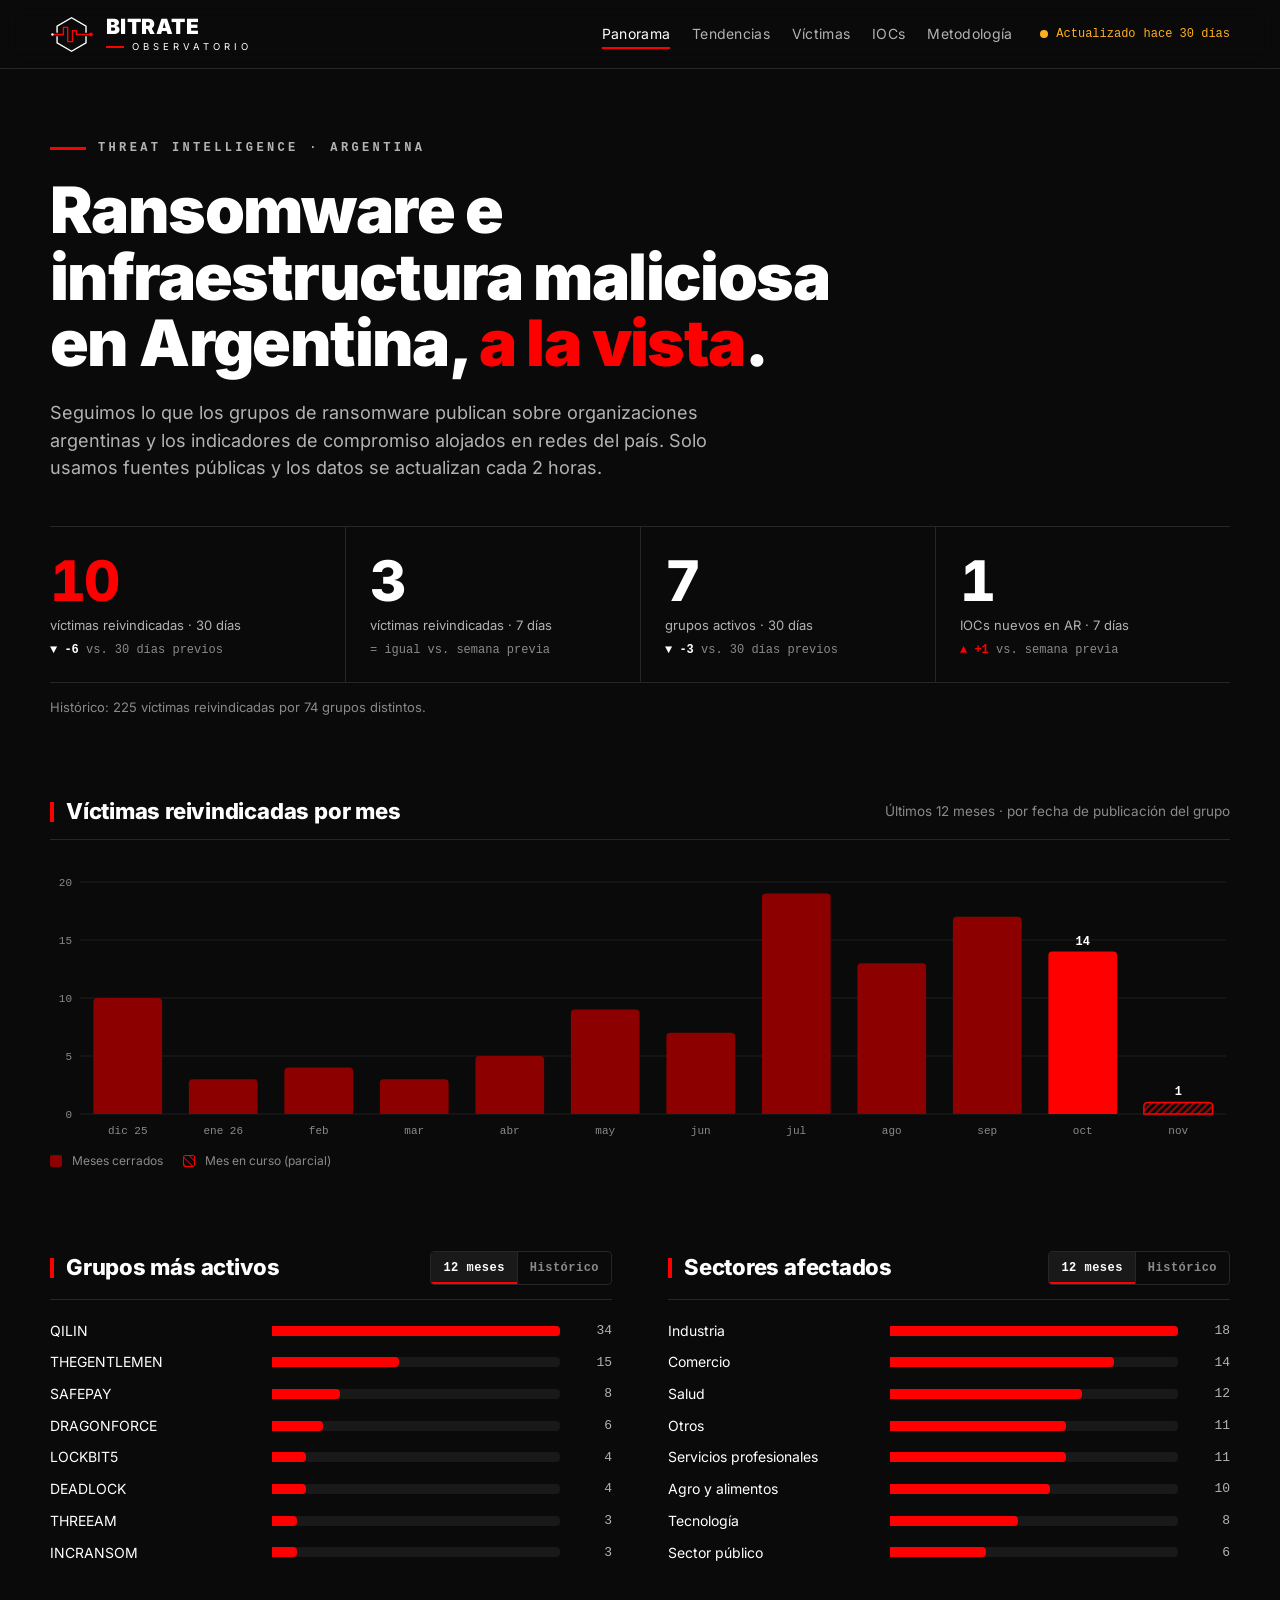
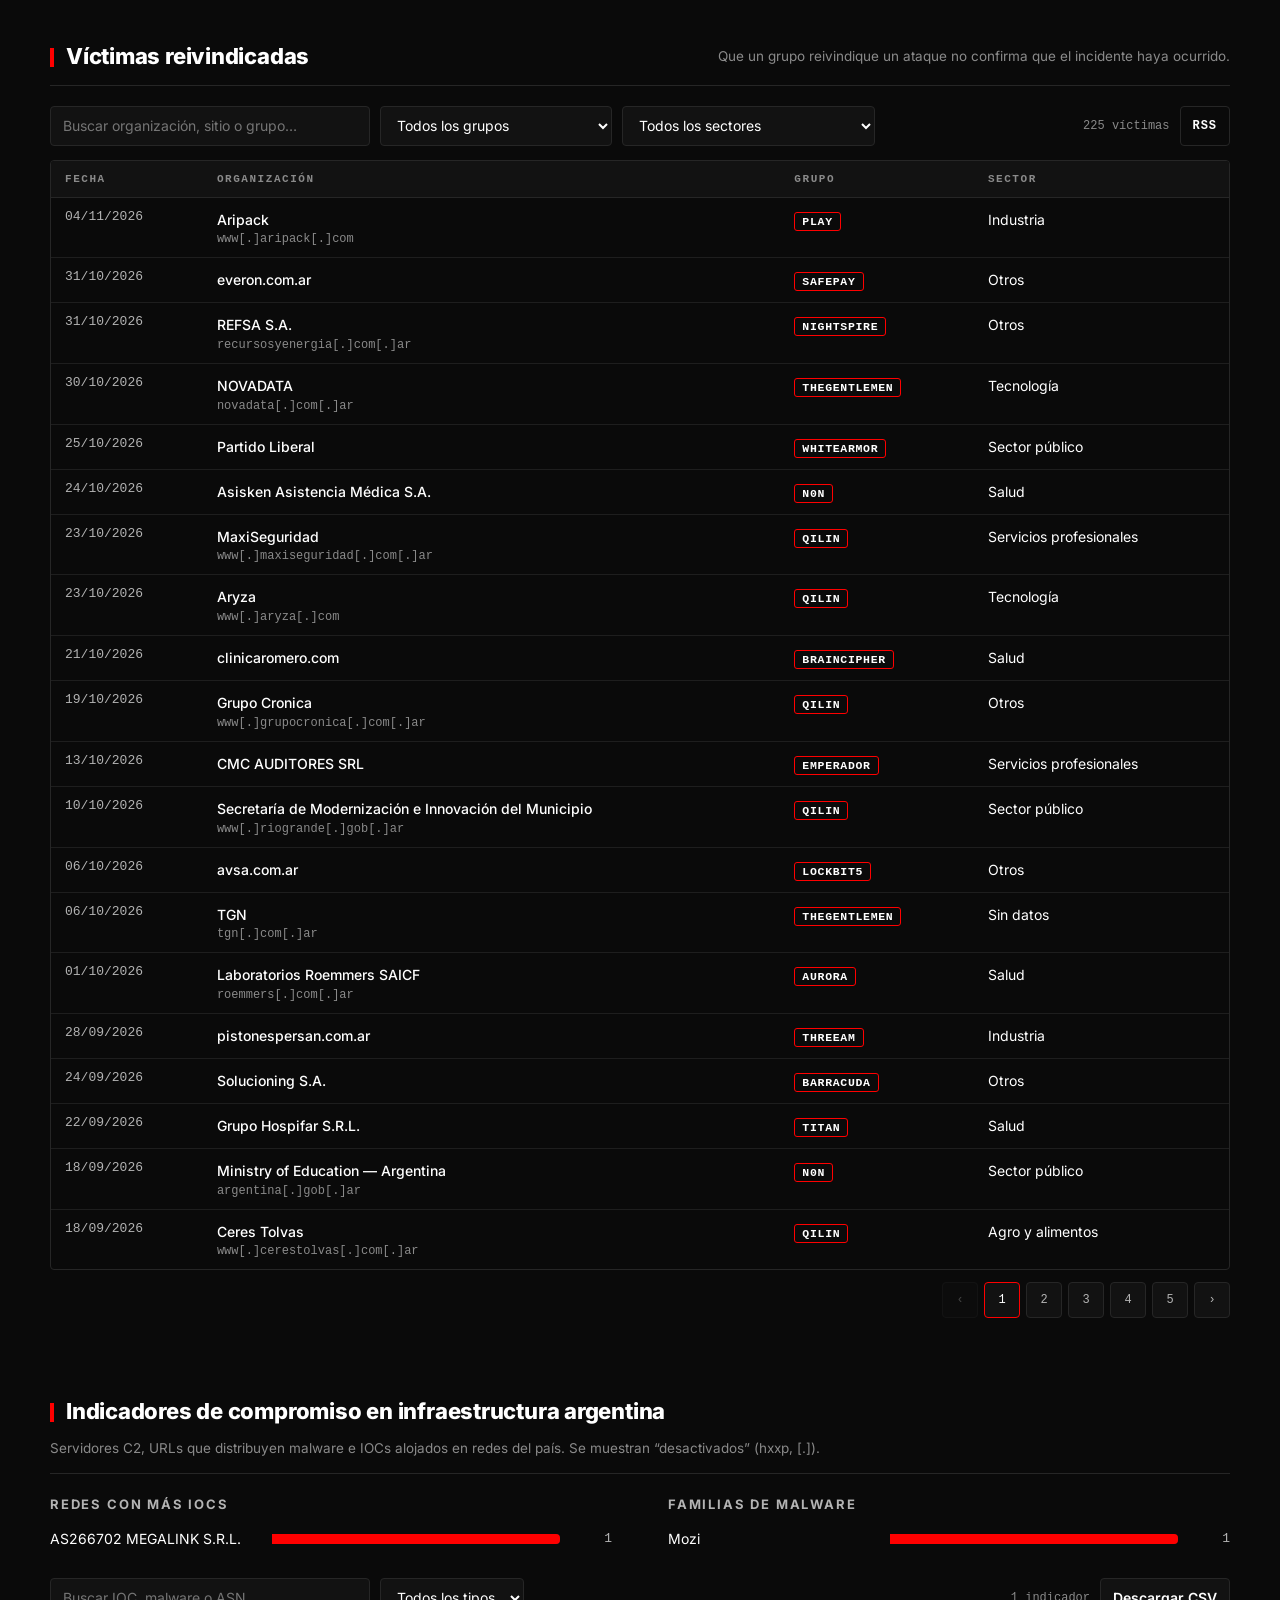
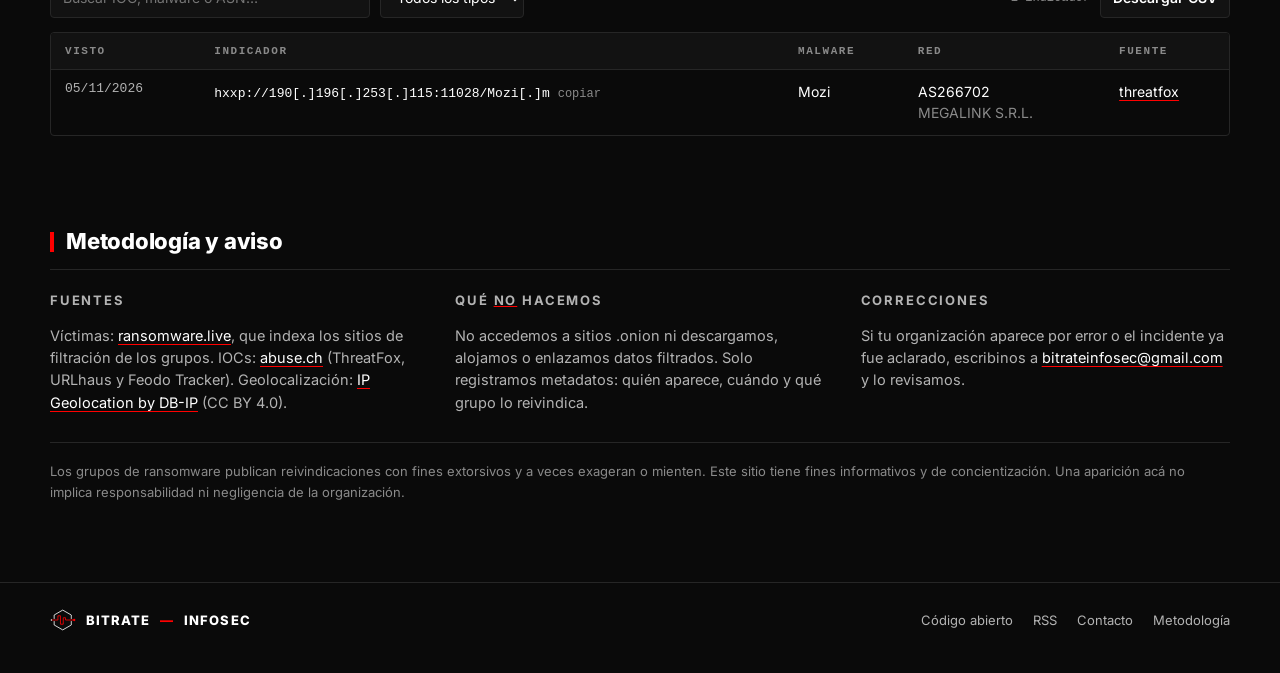
==== commit b9ff3e3b: "Update index.html" ====
--- a/site/index.html
+++ b/site/index.html
@@ -197,21 +197,7 @@
         <p>Si tu organización aparece por error o el incidente ya fue aclarado, escribinos a <a href="mailto:bitrateinfosec@gmail.com?subject=Correcci%C3%B3n%20Observatorio%20BitRate" id="contact">bitrateinfosec@gmail.com</a> y lo revisamos.</p>
       </div>
     </div>
-    <div class="cols3 data-links">
-      <div>
-        <h3>Datos abiertos</h3>
-        <p>Descargá los datos en <a href="data/victims.json">victims.json</a>, <a href="data/iocs.json">iocs.json</a> y <a href="data/stats.json">stats.json</a>, o suscribite al <a href="feed.xml">feed RSS</a>.</p>
-      </div>
-      <div>
-        <h3>Actualización</h3>
-        <p>El colector corre cada 2 horas en GitHub Actions. Las fechas son las de publicación del grupo, no las del ataque.</p>
-      </div>
-      <div>
-        <h3>Código</h3>
-        <p>El proyecto es de código abierto: <a href="https://github.com/bitrateinfosec/observatorio-bitrate" rel="noopener" target="_blank">github.com/bitrateinfosec/observatorio-bitrate</a>.</p>
-      </div>
-    </div>
-    <p class="fine">Los grupos de ransomware publican reivindicaciones con fines extorsivos y a veces exageran o mienten. Este sitio tiene fines informativos y de concientización. Una aparición acá no implica responsabilidad ni negligencia de la organización.</p>
+      <p class="fine">Los grupos de ransomware publican reivindicaciones con fines extorsivos y a veces exageran o mienten. Este sitio tiene fines informativos y de concientización. Una aparición acá no implica responsabilidad ni negligencia de la organización.</p>
   </section>
 </main>
 
--- a/site/style.css
+++ b/site/style.css
@@ -154,7 +154,6 @@
 
 /* ---------- Method / footer ---------- */
 .cols3 { display: grid; grid-template-columns: repeat(3, 1fr); gap: 36px; }
-.data-links { margin-top: 36px; }
 .method p { color: var(--ink-2); font-size: 14.5px; margin: 0; overflow-wrap: anywhere; }
 .method u { text-decoration-color: var(--red); }
 .method p.fine { margin-top: 28px; padding-top: 18px; border-top: 1px solid var(--line); font-size: 13px; color: var(--ink-3); }
